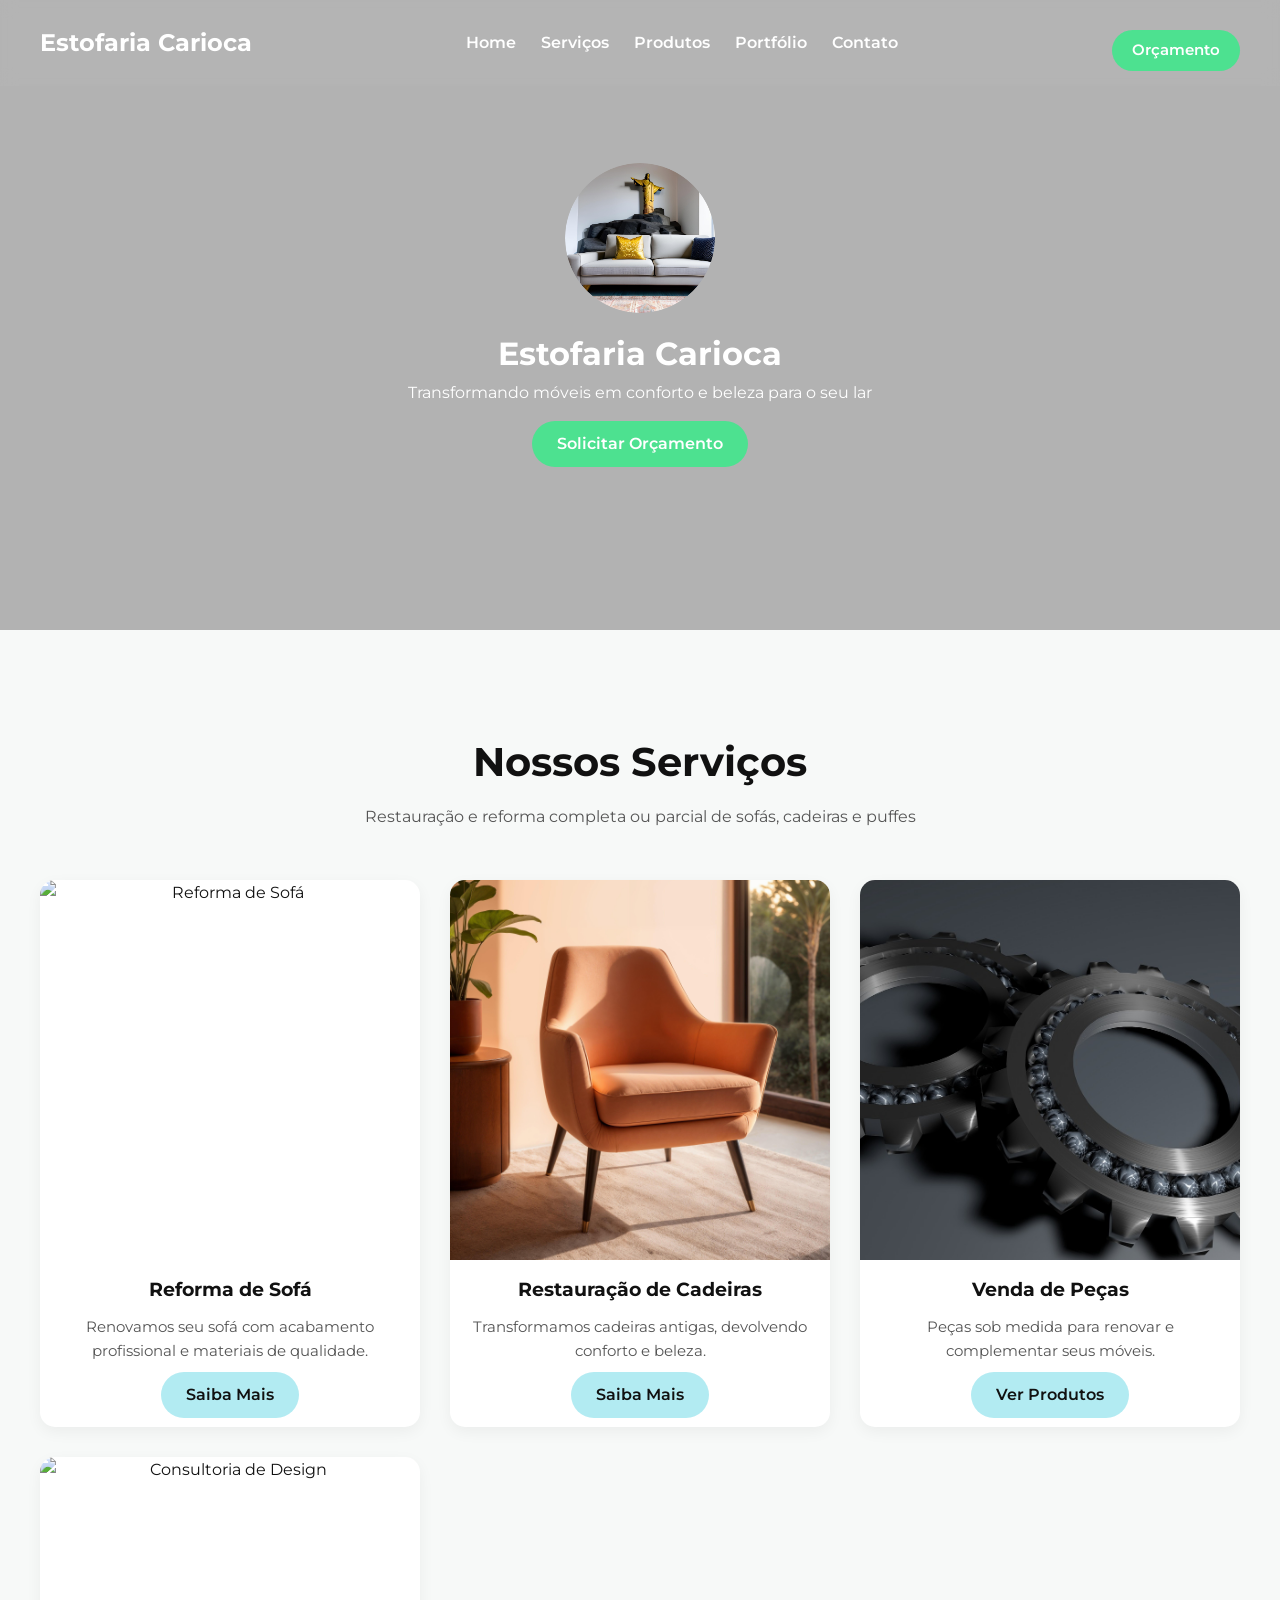
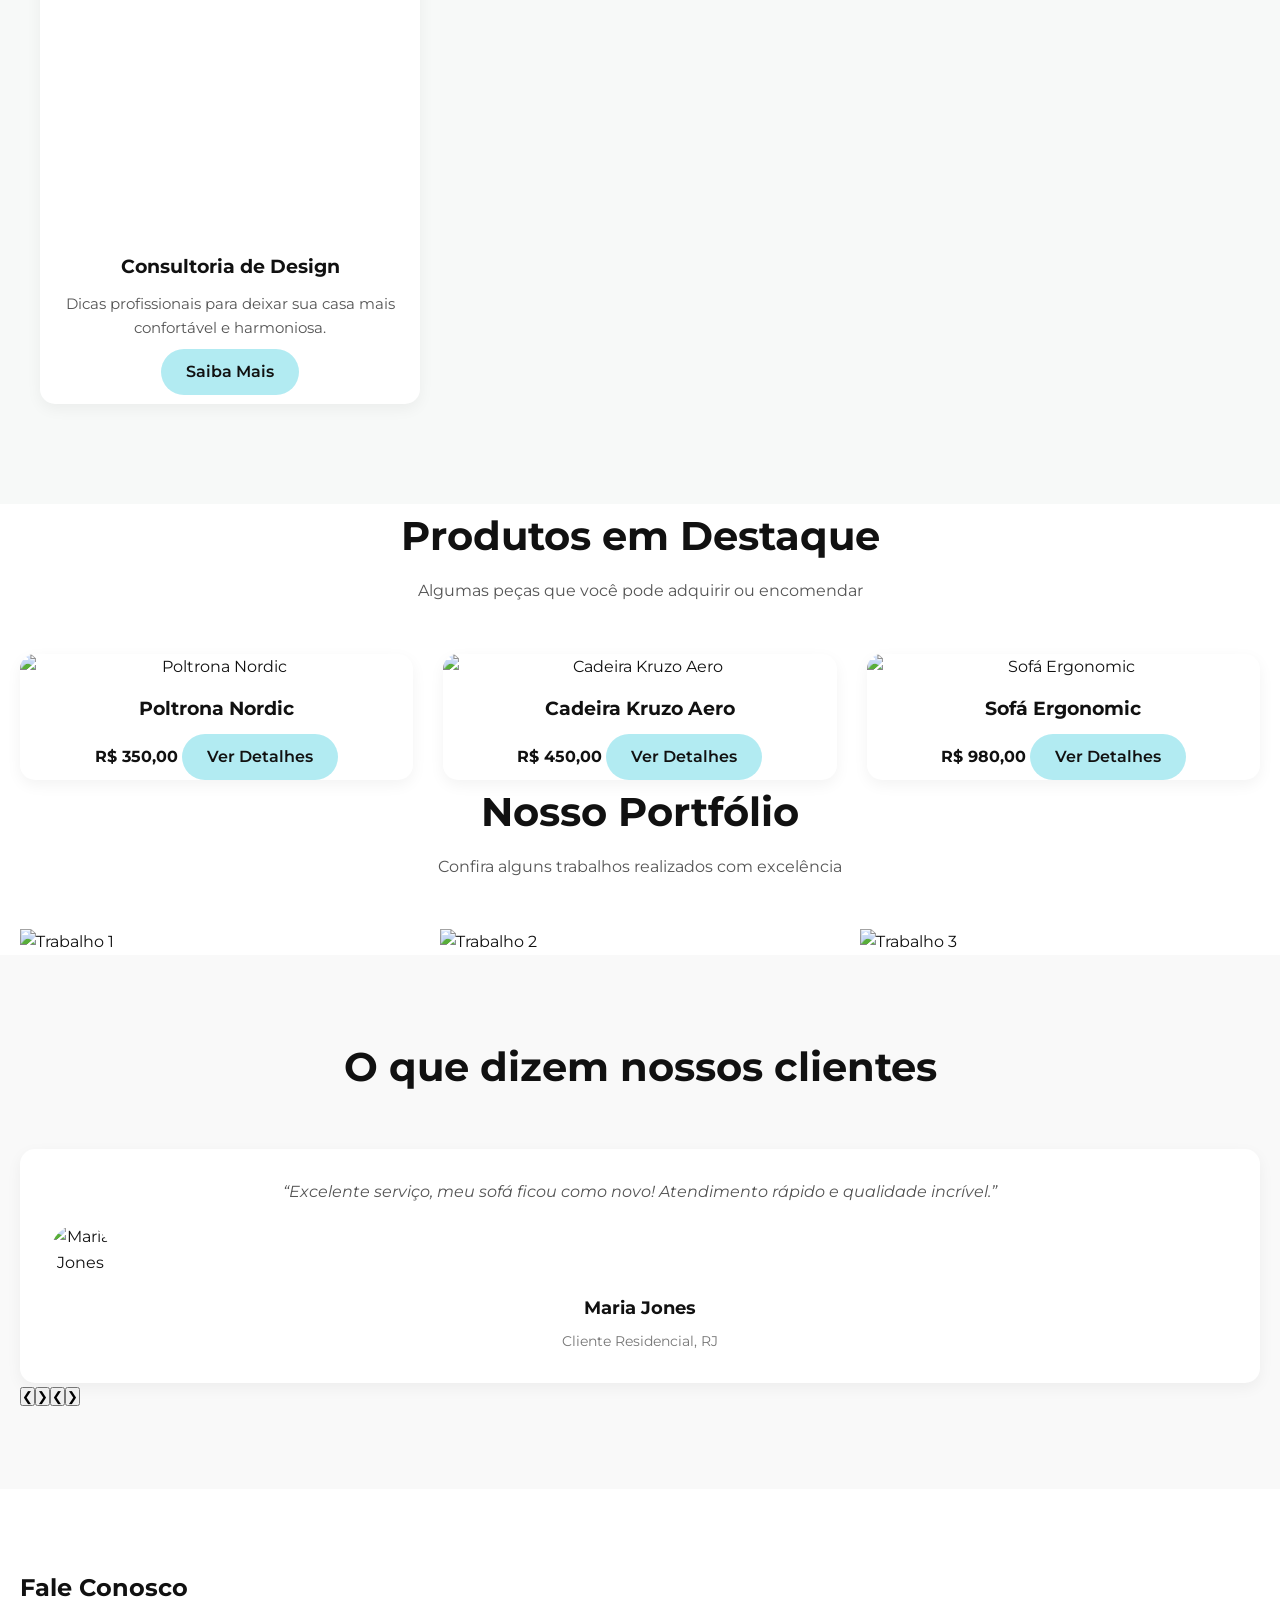
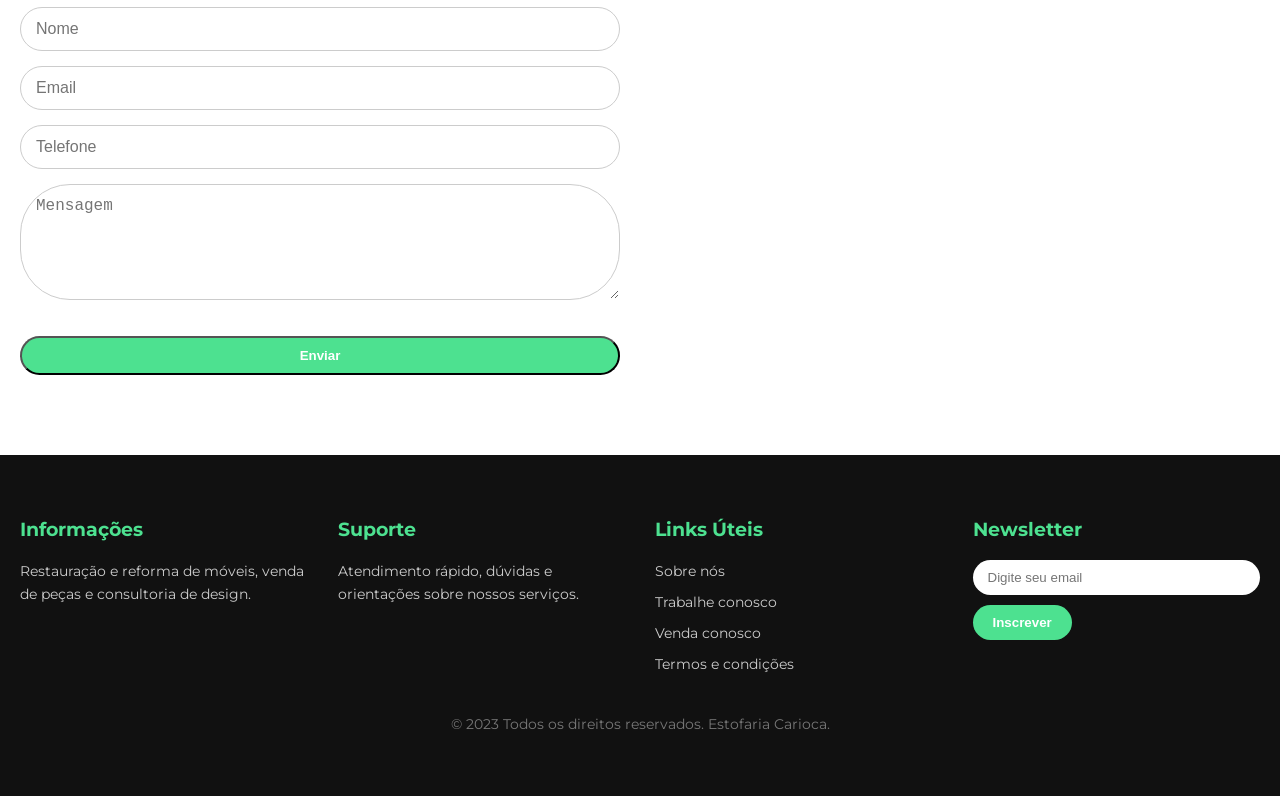
==== index.html @ b1facdae "Add files via upload" ====
<!DOCTYPE html>
<html lang="pt-BR">
<head>
    <meta charset="UTF-8">
    <meta name="viewport" content="width=device-width, initial-scale=1.0">
    <title>Estofaria Carioca</title>

    <link href="https://fonts.googleapis.com/css2?family=Montserrat:wght@400;600;700&display=swap" rel="stylesheet">
    <link rel="stylesheet" href="../css/style.css">

</body>
</head>
<body>
    <script src="js/main.js"></script>
    <script src="js/main.js" defer></script>
    <nav class="main-nav">
    <div class="nav-container">
        <a href="#hero" class="nav-logo">Estofaria Carioca</a>
        <ul class="nav-links">
            <li><a href="#hero">Home</a></li>
            <li><a href="#services">Serviços</a></li>
            <li><a href="#products">Produtos</a></li>
            <li><a href="#portfolio">Portfólio</a></li>
            <li><a href="#contact">Contato</a></li>
        </ul>
        <a href="#" class="btn btn-primary nav-btn">Orçamento</a>
    </div>
</nav>

    <header class="hero">
        <video autoplay muted loop playsinline class="hero-video">
            <source src="../image/sala.mp4" type="video/mp4">
        </video autoplay muted loop playsinline poster="hero.jpg">
        <div class="hero-overlay"></div>
        <div class="hero-content">
            <img src="../image/estofaria-logo.jpg" alt="Estofaria Carioca" class="hero-logo">
            <h1>Estofaria Carioca</h1>
            <p>Transformando móveis em conforto e beleza para o seu lar</p>
            <a href="#" class="btn btn-primary">Solicitar Orçamento</a>
        </div>
    </header>


<section class="services">

    <div class="section-header">
        <h2>Nossos Serviços</h2>
        <p>Restauração e reforma completa ou parcial de sofás, cadeiras e puffes</p>
    </div>

    <div class="services-grid">

        <article class="service-card">
            <div class="service-image">
                <img src="../image/sofa.jpg" alt="Reforma de Sofá">
            </div>

            <h3>Reforma de Sofá</h3>
            <p>Renovamos seu sofá com acabamento profissional e materiais de qualidade.</p>
            <a href="#" class="btn btn-secondary services-btn">Saiba Mais</a>
        </article>

        <article class="service-card">
            <div class="service-image">
                <img src="../image/cadeira.jpg" alt="Restauração de Cadeiras">
            </div>

            <h3>Restauração de Cadeiras</h3>
            <p>Transformamos cadeiras antigas, devolvendo conforto e beleza.</p>
            <a href="#" class="btn btn-secondary services-btn">Saiba Mais</a>
        </article>

        <article class="service-card">
            <div class="service-image">
                <img src="../image/pecas.jpg" alt="Venda de Peças">
            </div>

            <h3>Venda de Peças</h3>
            <p>Peças sob medida para renovar e complementar seus móveis.</p>
            <a href="#" class="btn btn-secondary services-btn">Ver Produtos</a>
        </article>

        <article class="service-card">
            <div class="service-image">
                <img src="../image/mostruario.jpg" alt="Consultoria de Design">
            </div>

            <h3>Consultoria de Design</h3>
            <p>Dicas profissionais para deixar sua casa mais confortável e harmoniosa.</p>
            <a href="#" class="btn btn-secondary services-btn">Saiba Mais</a>
        </article>

    </div>
</section>



    <section class="products">
        <div class="section-header">
            <h2>Produtos em Destaque</h2>
            <p>Algumas peças que você pode adquirir ou encomendar</p>
        </div>

        <div class="products-grid">
            <article class="product-card">
                <img src="images/product-1.png" alt="Poltrona Nordic">
                <h3>Poltrona Nordic</h3>
                <strong>R$ 350,00</strong>
                <a href="#" class="btn btn-secondary">Ver Detalhes</a>
            </article>

            <article class="product-card">
                <img src="images/product-2.png" alt="Cadeira Kruzo Aero">
                <h3>Cadeira Kruzo Aero</h3>
                <strong>R$ 450,00</strong>
                <a href="#" class="btn btn-secondary">Ver Detalhes</a>
            </article>

            <article class="product-card">
                <img src="images/product-3.png" alt="Sofá Ergonomic">
                <h3>Sofá Ergonomic</h3>
                <strong>R$ 980,00</strong>
                <a href="#" class="btn btn-secondary">Ver Detalhes</a>
            </article>
        </div>
    </section>


    <section class="portfolio">
        <div class="section-header">
            <h2>Nosso Portfólio</h2>
            <p>Confira alguns trabalhos realizados com excelência</p>
        </div>

        <div class="portfolio-grid">
            <img src="images/img-grid-1.jpg" alt="Trabalho 1">
            <img src="images/img-grid-2.jpg" alt="Trabalho 2">
            <img src="images/img-grid-3.jpg" alt="Trabalho 3">
        </div>
    </section>


    <section class="testimonials">
        <div class="section-header">
            <h2>O que dizem nossos clientes</h2>
        </div>

        <div class="testimonial-slider">
            <article class="testimonial">
                <blockquote>
                    <p>“Excelente serviço, meu sofá ficou como novo! Atendimento rápido e qualidade incrível.”</p>
                </blockquote>
                <div class="author-info">
                    <img src="images/person-1.png" alt="Maria Jones">
                    <h3>Maria Jones</h3>
                    <span>Cliente Residencial, RJ</span>
                </div>
            </article>

            <article class="testimonial">
                <blockquote>
                    <p>“Profissionais competentes, remodelaram meus móveis com perfeição. Recomendo!”</p>
                </blockquote>
                <div class="author-info">
                    <img src="images/person-2.png" alt="João Silva">
                    <h3>João Silva</h3>
                    <span>Designer de Interiores, RJ</span>
                </div>
            </article>

            <article class="testimonial">
                <blockquote>
                    <p>“Serviço impecável e atendimento excelente. Meu ambiente ficou mais harmonioso.”</p>
                </blockquote>
                <div class="author-info">
                    <img src="images/person-3.png" alt="Ana Costa">
                    <h3>Ana Costa</h3>
                    <span>Cliente Residencial, RJ</span>
                </div>
            </article>
        </div>
    </section>


    <section class="contact">
        <div class="contact-wrapper">
            <div class="contact-form">
                <h2>Fale Conosco</h2>
                <form action="#" method="post">
                    <input type="text" name="name" placeholder="Nome" required>
                    <input type="email" name="email" placeholder="Email" required>
                    <input type="tel" name="phone" placeholder="Telefone">
                    <textarea name="message" rows="5" placeholder="Mensagem" required></textarea>
                    <button type="submit" class="btn btn-primary">Enviar</button>
                </form>
            </div>
            <div class="contact-map">
                <iframe 
                    src="https://www.google.com/maps/embed/v1/place?key=AIzaSyA0s1a7phLN0iaD6-UE7m4qP-z21pH0eSc&q=Rio+de+Janeiro+RJ"
                    frameborder="0"
                    allowfullscreen
                    loading="lazy"
                ></iframe>
            </div>
        </div>
    </section>


    <footer class="site-footer">
        <div class="footer-grid">
            <div class="footer-column">
                <h3>Informações</h3>
                <p>Restauração e reforma de móveis, venda de peças e consultoria de design.</p>
            </div>
            <div class="footer-column">
                <h3>Suporte</h3>
                <p>Atendimento rápido, dúvidas e orientações sobre nossos serviços.</p>
            </div>
            <div class="footer-column">
                <h3>Links Úteis</h3>
                <ul>
                    <li><a href="#">Sobre nós</a></li>
                    <li><a href="#">Trabalhe conosco</a></li>
                    <li><a href="#">Venda conosco</a></li>
                    <li><a href="#">Termos e condições</a></li>
                </ul>
            </div>
            <div class="footer-column">
                <h3>Newsletter</h3>
                <form action="#" method="post" class="newsletter-form">
                    <input type="email" placeholder="Digite seu email" required>
                    <button type="submit">Inscrever</button>
                </form>
            </div>
        </div>

        <div class="footer-copy">
            <p>© 2023 Todos os direitos reservados. Estofaria Carioca.</p>
        </div>
    </footer>



</body>
</html>
---- css/style.css ----
* {
    margin: 0;
    padding: 0;
    box-sizing: border-box;
}

body {
    font-family: 'Montserrat', sans-serif;
    background-color: #ffffff;
    color: #111111;
    line-height: 1.6;
}

a {
    text-decoration: none;
    color: inherit;
}

img {
    max-width: 100%;
    display: block;
}


.btn {
    display: inline-block;
    padding: 10px 25px;
    border-radius: 50px;
    font-weight: 600;
    transition: all 0.3s ease;
    text-align: center;
    cursor: pointer;
}

.btn-primary {
    background-color: #4de190;
    color: #fff;
    margin-top: 1em;
}

.btn-primary:hover {
    background-color: #00ff9d;
}

.btn-secondary {
    background-color: #b2ebf2;
    color: #111;
}

.btn-secondary:hover {
    background-color: #81d4fa;
}


.hero {
    position: relative;
    height: 70vh;
    display: flex;
    justify-content: center;
    align-items: center;
    text-align: center;
    color: #fff;
    overflow: hidden;
}

.hero-video {
    position: absolute;
    top: 0;
    left: 0;
    width: 100%;
    height: 100%;
    object-fit: cover;
    z-index: -2;
}

.hero-overlay {
    position: absolute;
    top: 0;
    left: 0;
    width: 100%;
    height: 100%;
    background: rgba(0,0,0,0.3);
    z-index: -1;
}

.hero-content {
    max-width: 90%;
    width: 600px;
    padding: 0 20px;
    display: flex;
    flex-direction: column;
    align-items: center;
}

.hero-logo {
    width: 20vw;
    max-width: 150px;
    min-width: 80px;
    height: auto;
    border-radius: 50%;
    margin-bottom: 15px;
}

.hero-title {
    font-size: clamp(1.8rem, 4vw, 2.5rem);
    margin: 0;
}

.hero-subtitle {
    font-size: clamp(1rem, 2.5vw, 1.2rem);
    color: #a0f0e0;
    margin-top: 5px;
}


.section-header {
    text-align: center;
    margin-bottom: 50px;
}

.section-header h2 {
    font-size: 2.5rem;
    color: #111;
    margin-bottom: 10px;
}

.section-header p {
    color: #555;
}

.services {
    padding: 100px 20px;
    background: #f7f9f8;
}


.services-grid, .products-grid, .portfolio-grid {
    display: grid;
    grid-template-columns: repeat(auto-fit, minmax(280px, 1fr));
    gap: 30px;
    padding: 0 20px;
}

@media (max-width: 280px) {

    .services-grid, 
    .products-grid, 
    .portfolio-grid {

        grid-template-columns: 1fr;
    }

}


.service-card, .product-card {
    width: 100%;
    overflow: hidden;
    border-radius: 15px;
    background-color: #fff;
    text-align: center;
    box-shadow: 0 5px 15px rgba(0,0,0,0.05);
    transition: transform 0.3s ease, box-shadow 0.3s ease;
}


.service-card:hover, .product-card:hover {
    transform: translateY(-5px);
    box-shadow: 0 10px 20px rgba(0,0,0,0.1);
}

.service-card img {
    width: 100%;
    aspect-ratio: 1 / 1;
    object-fit: cover;
}

.service-card h3, .product-card h3 {
    margin-bottom: 10px;
    color: #111;
    margin-top: 15px;
}

.service-card p, .product-card p {
    color: #555;
    font-size: 0.95rem;
    padding: 0 20px;
}

.service-card .btn{
    margin-top: 9px;
    margin-bottom: 9px;
}

.services-btn {
    display: flex;
    align-items: center;
    width: fit-content;
    margin: 0 auto;
    margin-top: 50px;
    
}


.portfolio-grid {
    display: grid;
    grid-template-columns: repeat(auto-fit, minmax(250px, 1fr));
    gap: 20px;
    padding: 0 20px;
}


.testimonials {
    background-color: #f9f9f9;
    padding: 80px 20px;
}

.testimonial-slider {
    display: grid;
    gap: 40px;
}

.testimonial {
    background-color: #fff;
    padding: 30px;
    border-radius: 15px;
    text-align: center;
    box-shadow: 0 5px 15px rgba(0,0,0,0.05);
}

.testimonial blockquote {
    font-style: italic;
    color: #555;
    margin-bottom: 20px;
}

.author-info img {
    width: 60px;
    height: 60px;
    border-radius: 50%;
    margin-bottom: 10px;
}

.author-info h3 {
    font-size: 1.1rem;
    color: #111;
    margin-bottom: 5px;
}

.author-info span {
    font-size: 0.9rem;
    color: #777;
}


.contact-wrapper {
    display: flex;
    flex-wrap: wrap;
    gap: 40px;
    padding: 80px 20px;
    justify-content: center;
    align-items: flex-start;
}

.contact-form {
    flex: 1 1 400px;
}

.contact-form input,
.contact-form textarea {
    width: 100%;
    padding: 12px 15px;
    margin-bottom: 15px;
    border: 1px solid #ccc;
    border-radius: 50px;
    font-size: 1rem;
}

.contact-form button {
    width: 100%;
}

.contact-map {
    flex: 1 1 400px;
    min-height: 300px;
}

.contact-map iframe {
    width: 100%;
    height: 100%;
    border-radius: 15px;
}


.site-footer {
    background-color: #111;
    color: #fff;
    padding: 60px 20px;
}

.footer-grid {
    display: grid;
    grid-template-columns: repeat(auto-fit, minmax(200px, 1fr));
    gap: 30px;
    margin-bottom: 30px;
}

.footer-column h3 {
    margin-bottom: 15px;
    color: #4de190;
}

.footer-column p, .footer-column ul, .footer-column li {
    color: #ccc;
    font-size: 0.9rem;
}

.footer-column ul {
    list-style: none;
    padding: 0;
}

.footer-column ul li {
    margin-bottom: 8px;
}

.footer-column ul li a {
    color: #ccc;
    transition: color 0.3s;
}

.footer-column ul li a:hover {
    color: #4de190;
}

.newsletter-form {
    display: flex;
    flex-wrap: wrap;
    gap: 10px;
}

.newsletter-form input {
    flex: 1;
    padding: 10px 15px;
    border-radius: 50px;
    border: none;
}

.newsletter-form button {
    padding: 10px 20px;
    border-radius: 50px;
    border: none;
    background-color: #4de190;
    color: #fff;
    font-weight: 600;
    cursor: pointer;
}

.newsletter-form button:hover {
    background-color: #26c6da;
}

.footer-copy {
    text-align: center;
    font-size: 0.85rem;
    color: #777;
}


@media(max-width: 768px) {
    .hero-content {
        padding: 0 10px;
    }

    .contact-wrapper {
        flex-direction: column;
    }

    .contact-map {
        min-height: 250px;
    }

    .section-header h2 {
        font-size: 2rem;
    }
}

.main-nav {
    position: fixed;
    top: 0;
    width: 100%;
    z-index: 100;
    background: rgba(182, 182, 182, 0.5);
    backdrop-filter: blur(8px);
    padding: 15px 20px;
    transition: background 0.3s ease;
}

.main-nav.scrolled {
    background: rgba(255,255,255,0.95);
    box-shadow: 0 2px 10px rgba(0,0,0,0.1);
}

.nav-container {
    display: flex;
    justify-content: space-between;
    align-items: center;
    max-width: 1200px;
    margin: auto;
}

.nav-logo {
    font-weight: 700;
    font-size: 1.5rem;
    color: #ffffff;
}

.nav-links {
    list-style: none;
    display: flex;
    gap: 25px;
}

.nav-links li a {
    color: #fff;
    font-weight: 600;
    transition: color 0.3s;
}

.nav-links li a:hover {
    color: #4de190;
}

.nav-btn {
    padding: 8px 20px;
    border-radius: 50px;
    font-size: 0.95rem;
}

/* RESPONSIVO */
@media(max-width: 768px) {
    .nav-links {
        display: none; 
    }
}
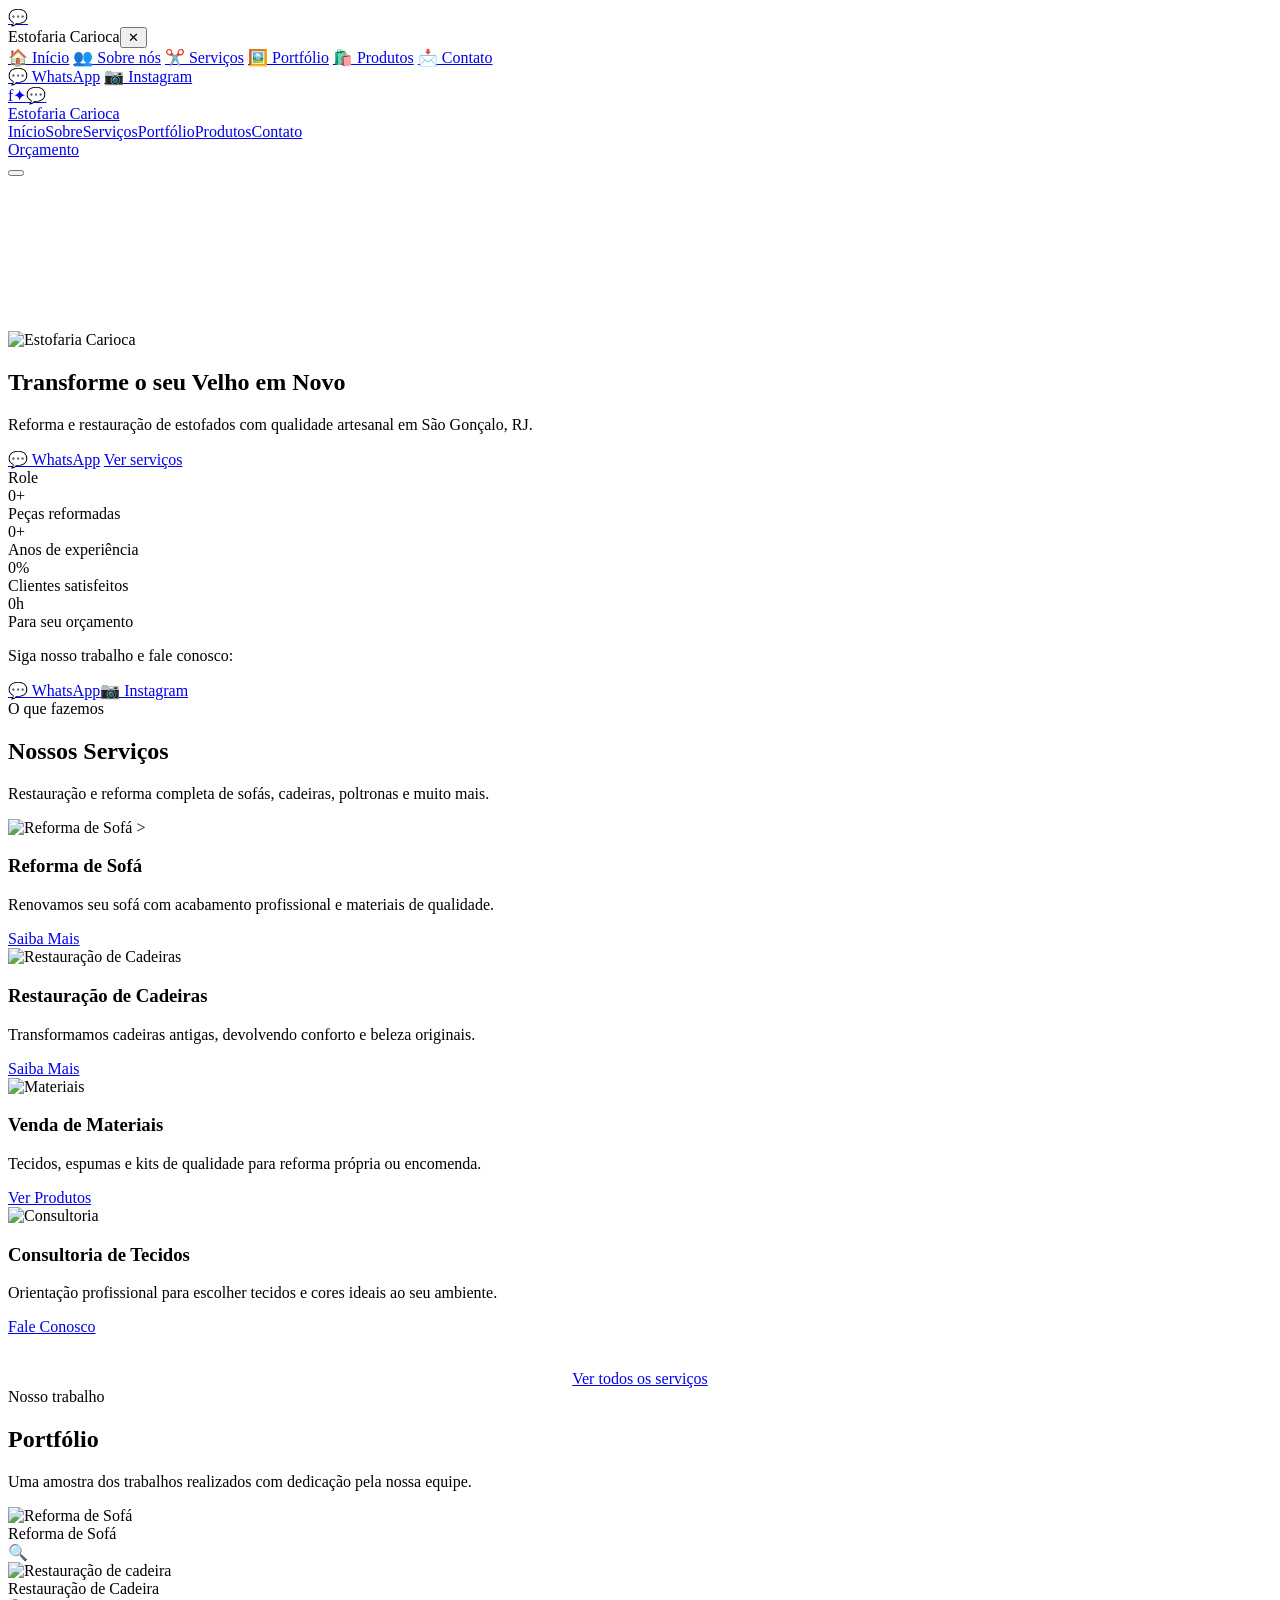
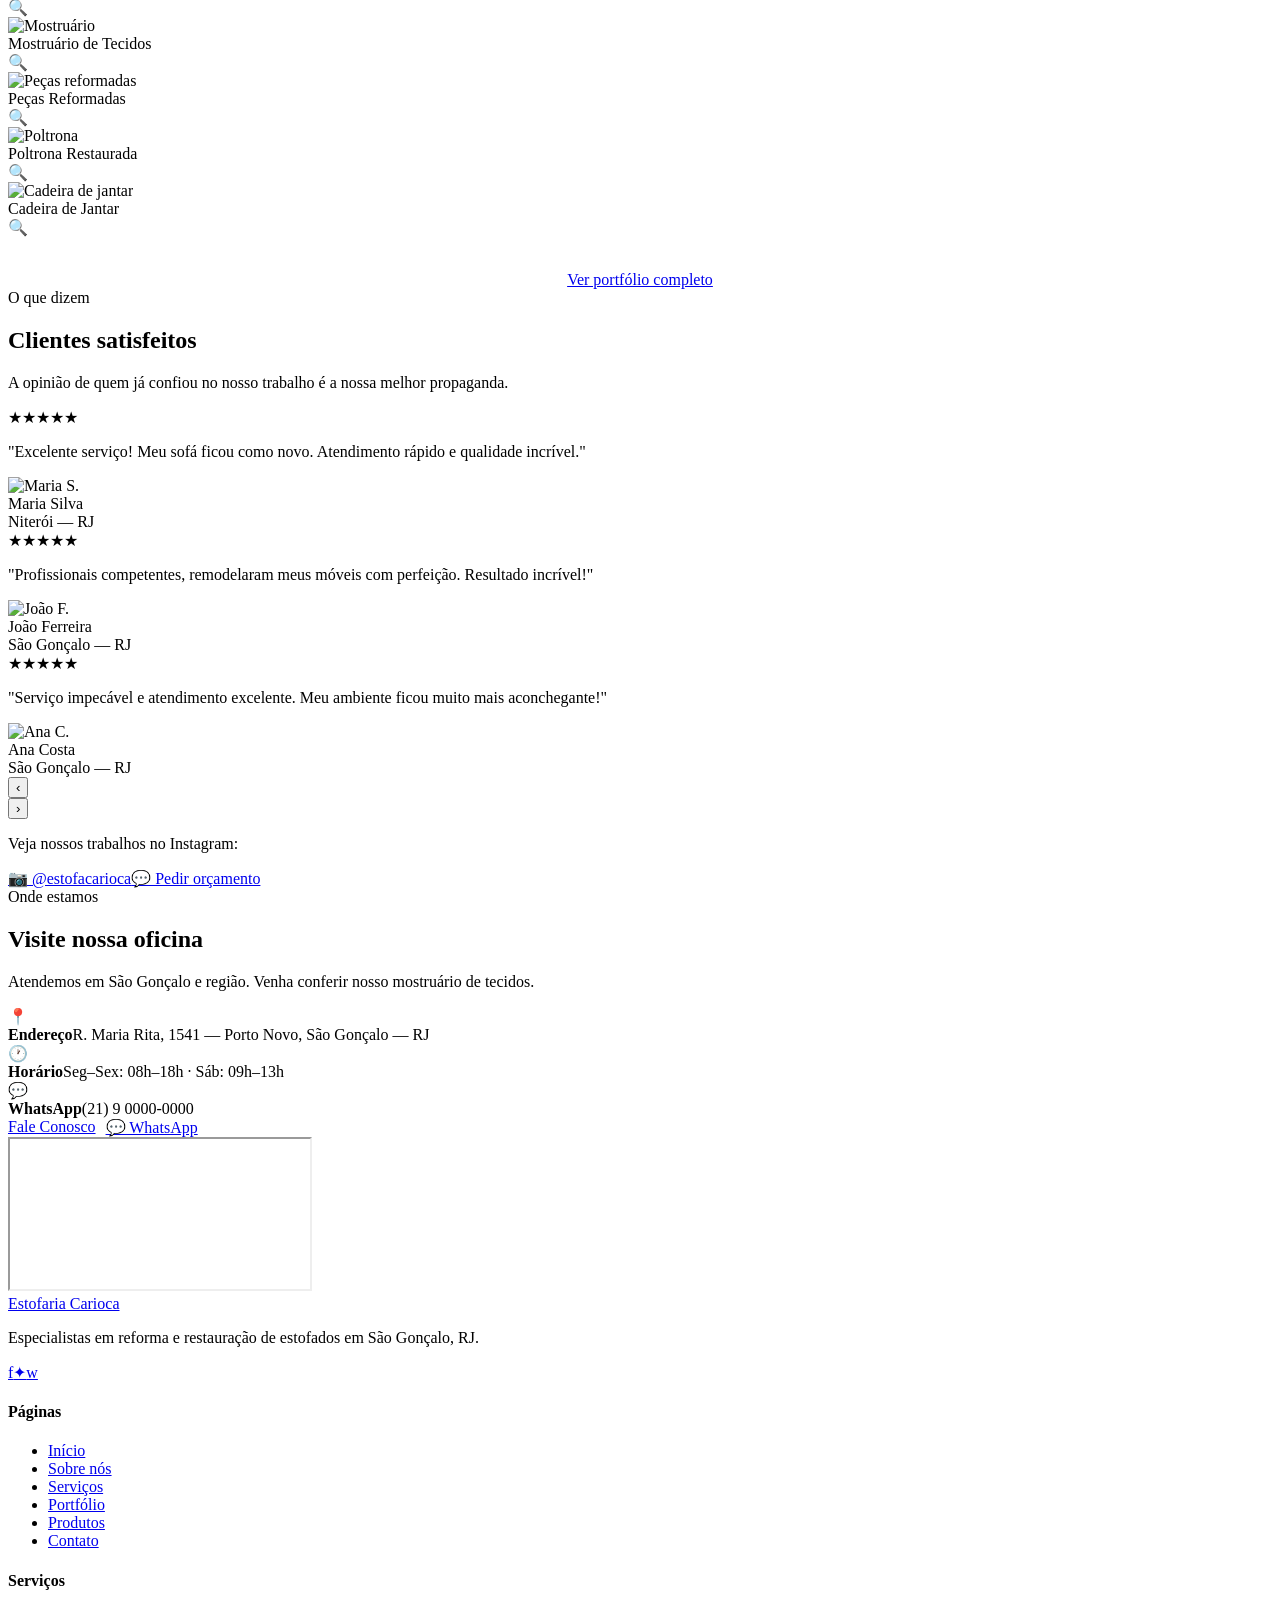
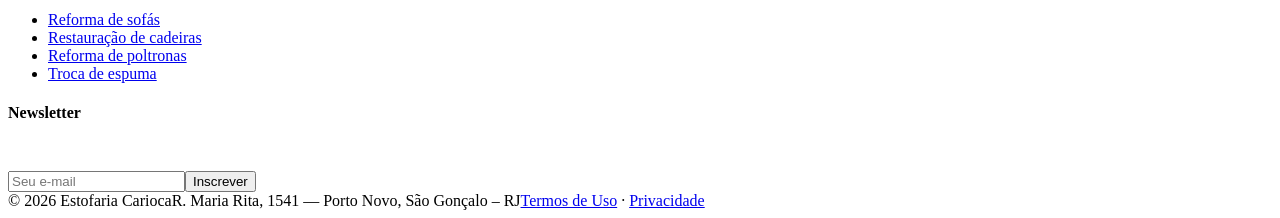
==== commit 0d209d05: "Add files via upload" ====
--- a/index.html
+++ b/index.html
@@ -1,245 +1,155 @@
 <!DOCTYPE html>
 <html lang="pt-BR">
 <head>
-    <meta charset="UTF-8">
-    <meta name="viewport" content="width=device-width, initial-scale=1.0">
-    <title>Estofaria Carioca</title>
-
-    <link href="https://fonts.googleapis.com/css2?family=Montserrat:wght@400;600;700&display=swap" rel="stylesheet">
-    <link rel="stylesheet" href="../css/style.css">
-
-</body>
+  <meta charset="UTF-8">
+  <meta name="viewport" content="width=device-width, initial-scale=1.0">
+  <title>Estofaria Carioca — Reforma de Estofados em São Gonçalo, RJ</title>
+  <meta name="description" content="Estofaria Carioca: reforma e restauração de sofás, cadeiras, poltronas e estofados em São Gonçalo, RJ. Orçamento sem compromisso.">
+  <link rel="preconnect" href="https://fonts.googleapis.com">
+  <link rel="preconnect" href="https://fonts.gstatic.com" crossorigin>
+  <link rel="preconnect" href="https://fonts.googleapis.com">
+  <link rel="preconnect" href="https://fonts.gstatic.com" crossorigin>
+  <link href="https://fonts.googleapis.com/css2?family=Nunito:wght@400;700;800&display=swap" rel="stylesheet">
+  <link rel="preload" as="video" href="image/sala.mp4" type="video/mp4">
+  <link rel="stylesheet" href="assets/css/style.css">
 </head>
 <body>
-    <script src="js/main.js"></script>
-    <script src="js/main.js" defer></script>
-    <nav class="main-nav">
-    <div class="nav-container">
-        <a href="#hero" class="nav-logo">Estofaria Carioca</a>
-        <ul class="nav-links">
-            <li><a href="#hero">Home</a></li>
-            <li><a href="#services">Serviços</a></li>
-            <li><a href="#products">Produtos</a></li>
-            <li><a href="#portfolio">Portfólio</a></li>
-            <li><a href="#contact">Contato</a></li>
-        </ul>
-        <a href="#" class="btn btn-primary nav-btn">Orçamento</a>
+  <a href="https://wa.me/5521000000000" class="whatsapp-float" target="_blank" rel="noopener" aria-label="WhatsApp">💬</a>
+  <div class="nav-drawer-overlay"></div>
+  <nav class="nav-drawer">
+    <div class="nav-drawer-head"><span class="nav-drawer-logo">Estofaria Carioca</span><button class="nav-drawer-close">✕</button></div>
+    <div class="nav-drawer-links">
+      <a href="index.html" class="active"><span class="di">🏠</span> Início</a>
+      <a href="about.html"><span class="di">👥</span> Sobre nós</a>
+      <a href="services.html"><span class="di">✂️</span> Serviços</a>
+      <a href="portfolio.html"><span class="di">🖼️</span> Portfólio</a>
+      <a href="shop.html"><span class="di">🛍️</span> Produtos</a>
+      <a href="contact.html"><span class="di">📩</span> Contato</a>
     </div>
-</nav>
-
-    <header class="hero">
-        <video autoplay muted loop playsinline class="hero-video">
-            <source src="../image/sala.mp4" type="video/mp4">
-        </video autoplay muted loop playsinline poster="hero.jpg">
-        <div class="hero-overlay"></div>
-        <div class="hero-content">
-            <img src="../image/estofaria-logo.jpg" alt="Estofaria Carioca" class="hero-logo">
-            <h1>Estofaria Carioca</h1>
-            <p>Transformando móveis em conforto e beleza para o seu lar</p>
-            <a href="#" class="btn btn-primary">Solicitar Orçamento</a>
+    <div class="nav-drawer-footer">
+      <a href="https://wa.me/5521000000000" class="btn btn-wa btn-sm" target="_blank" rel="noopener">💬 WhatsApp</a>
+      <a href="https://instagram.com/estofacarioca" class="btn btn-ig btn-sm" target="_blank" rel="noopener">📷 Instagram</a>
+      <div class="drawer-socials"><a href="#" class="s-fb">f</a><a href="https://instagram.com/estofacarioca" class="s-ig" target="_blank">✦</a><a href="https://wa.me/5521000000000" class="s-wa" target="_blank">💬</a></div>
+    </div>
+  </nav>
+  <header class="navbar">
+    <div class="container navbar-inner">
+      <a href="index.html" class="navbar-logo">Estofaria Carioca</a>
+      <nav class="navbar-links">
+        <a href="index.html" class="active">Início</a><a href="about.html">Sobre</a><a href="services.html">Serviços</a><a href="portfolio.html">Portfólio</a><a href="shop.html">Produtos</a><a href="contact.html">Contato</a>
+      </nav>
+      <div class="navbar-cta"><a href="contact.html" class="btn btn-light btn-sm">Orçamento</a></div>
+      <button class="hamburger" aria-label="Abrir menu"><span></span><span></span><span></span></button>
+    </div>
+  </header>
+  <section class="hero" id="hero">
+    <video autoplay muted loop playsinline preload="metadata" class="hero-video"><source src="image/sala.mp4" type="video/mp4"></video>
+    <div class="hero-overlay"></div>
+    <div class="hero-content">
+      <img src="/.netlify/images?url=/image/estofaria-logo.webp&w=500&q=75" alt="Estofaria Carioca" class="hero-logo" fetchpriority="high">
+      <h1>Transforme o seu Velho em Novo</h1>
+      <p>Reforma e restauração de estofados com qualidade artesanal em São Gonçalo, RJ.</p>
+      <div class="hero-btns">
+        <a href="https://wa.me/5521000000000" class="btn btn-wa" target="_blank" rel="noopener">💬 WhatsApp</a>
+        <a href="services.html" class="btn btn-light">Ver serviços</a>
+      </div>
+    </div>
+    <div class="hero-scroll" aria-hidden="true">Role</div>
+  </section>
+  <div class="stats-bar">
+    <div class="container"><div class="stats-grid">
+      <div class="stat-item fade-in"><span class="stat-number" data-target="10000" data-suffix="+">0+</span><div class="stat-label">Peças reformadas</div></div>
+      <div class="stat-item fade-in"><span class="stat-number" data-target="20" data-suffix="+">0+</span><div class="stat-label">Anos de experiência</div></div>
+      <div class="stat-item fade-in"><span class="stat-number" data-target="98" data-suffix="%">0%</span><div class="stat-label">Clientes satisfeitos</div></div>
+      <div class="stat-item fade-in"><span class="stat-number" data-target="48" data-suffix="h">0h</span><div class="stat-label">Para seu orçamento</div></div>
+    </div></div>
+  </div>
+  <div class="social-strip"><div class="container"><div class="social-strip-inner">
+    <p>Siga nosso trabalho e fale conosco:</p>
+    <div class="btns"><a href="https://wa.me/5521000000000" class="btn btn-wa btn-sm" target="_blank" rel="noopener">💬 WhatsApp</a><a href="https://instagram.com/estofacarioca" class="btn btn-ig btn-sm" target="_blank" rel="noopener">📷 Instagram</a></div>
+  </div></div></div>
+  <section class="section">
+    <div class="container">
+      <div class="section-header"><span class="label">O que fazemos</span><h2>Nossos Serviços</h2><p>Restauração e reforma completa de sofás, cadeiras, poltronas e muito mais.</p></div>
+      <div class="services-grid">
+        <article class="service-card fade-in"><img src="/.netlify/images?url=/image/sofa.webp&w=800&q=70" alt="Reforma de Sofá" loading="lazy">
+><div class="service-card-body"><h3>Reforma de Sofá</h3><p>Renovamos seu sofá com acabamento profissional e materiais de qualidade.</p><a href="services.html" class="btn btn-outline btn-sm">Saiba Mais</a></div></article>
+        <article class="service-card fade-in"><img src="/.netlify/images?url=/image/cadeira.webp&w=800&q=70"alt="Restauração de Cadeiras" loading="lazy"><div class="service-card-body"><h3>Restauração de Cadeiras</h3><p>Transformamos cadeiras antigas, devolvendo conforto e beleza originais.</p><a href="services.html" class="btn btn-outline btn-sm">Saiba Mais</a></div></article>
+        <article class="service-card fade-in"><img src="/.netlify/images?url=/image/pecas.webp&w=800&q=70"alt="Materiais" loading="lazy"><div class="service-card-body"><h3>Venda de Materiais</h3><p>Tecidos, espumas e kits de qualidade para reforma própria ou encomenda.</p><a href="shop.html" class="btn btn-outline btn-sm">Ver Produtos</a></div></article>
+        <article class="service-card fade-in"><img src="/.netlify/images?url=/image/mostruario.webp&w=800&q=70"alt="Consultoria" loading="lazy"><div class="service-card-body"><h3>Consultoria de Tecidos</h3><p>Orientação profissional para escolher tecidos e cores ideais ao seu ambiente.</p><a href="contact.html" class="btn btn-outline btn-sm">Fale Conosco</a></div></article>
+      </div>
+      <div style="text-align:center;margin-top:34px"><a href="services.html" class="btn btn-primary">Ver todos os serviços</a></div>
+    </div>
+  </section>
+  <section class="section section-alt">
+    <div class="container">
+      <div class="section-header"><span class="label">Nosso trabalho</span><h2>Portfólio</h2><p>Uma amostra dos trabalhos realizados com dedicação pela nossa equipe.</p></div>
+      <div class="portfolio-grid">
+        <div class="portfolio-item fade-in"><img src="/.netlify/images?url=/image/sofa.webp&w=800&q=70" alt="Reforma de Sofá" loading="lazy">
+        <div class="portfolio-item-overlay">Reforma de Sofá</div><div class="portfolio-zoom">🔍</div></div>
+        <div class="portfolio-item fade-in"><img src="/.netlify/images?url=/image/cadeira.webp&w=800&q=70"alt="Restauração de cadeira" loading="lazy"><div class="portfolio-item-overlay">Restauração de Cadeira</div><div class="portfolio-zoom">🔍</div></div>
+        <div class="portfolio-item fade-in"><img src="/.netlify/images?url=/image/mostruario.webp&w=800&q=70"alt="Mostruário" loading="lazy"><div class="portfolio-item-overlay">Mostruário de Tecidos</div><div class="portfolio-zoom">🔍</div></div>
+        <div class="portfolio-item fade-in"><img src="/.netlify/images?url=/image/pecas.webp&w=800&q=70"alt="Peças reformadas" loading="lazy"><div class="portfolio-item-overlay">Peças Reformadas</div><div class="portfolio-zoom">🔍</div></div>
+        <div class="portfolio-item fade-in"><img src="/.netlify/images?url=/image/sofa.webp&w=800&q=70" alt="Poltrona" loading="lazy"><div class="portfolio-item-overlay">Poltrona Restaurada</div><div class="portfolio-zoom">🔍</div></div>
+        <div class="portfolio-item fade-in"><img src="/.netlify/images?url=/image/cadeira.webp&w=800&q=70"alt="Cadeira de jantar" loading="lazy"><div class="portfolio-item-overlay">Cadeira de Jantar</div><div class="portfolio-zoom">🔍</div></div>
+      </div>
+      <div style="text-align:center;margin-top:34px"><a href="portfolio.html" class="btn btn-primary">Ver portfólio completo</a></div>
+    </div>
+  </section>
+  <section class="section">
+    <div class="container">
+      <div class="section-header"><span class="label">O que dizem</span><h2>Clientes satisfeitos</h2><p>A opinião de quem já confiou no nosso trabalho é a nossa melhor propaganda.</p></div>
+      <div class="testimonials-wrapper"><div class="testimonials-track">
+        <div class="testimonial-card"><div class="testimonial-inner"><div class="testimonial-stars">★★★★★</div><p class="testimonial-text">"Excelente serviço! Meu sofá ficou como novo. Atendimento rápido e qualidade incrível."</p><div class="testimonial-author"><img src="/.netlify/images?url=/image/estofaria-logo.webp&w=800&q=70" alt="Maria S."><div><div class="testimonial-author-name">Maria Silva</div><div class="testimonial-author-role">Niterói — RJ</div></div></div></div></div>
+        <div class="testimonial-card"><div class="testimonial-inner"><div class="testimonial-stars">★★★★★</div><p class="testimonial-text">"Profissionais competentes, remodelaram meus móveis com perfeição. Resultado incrível!"</p><div class="testimonial-author"><img src="/.netlify/images?url=/image/estofaria-logo.webp&w=800&q=70" alt="João F."><div><div class="testimonial-author-name">João Ferreira</div><div class="testimonial-author-role">São Gonçalo — RJ</div></div></div></div></div>
+        <div class="testimonial-card"><div class="testimonial-inner"><div class="testimonial-stars">★★★★★</div><p class="testimonial-text">"Serviço impecável e atendimento excelente. Meu ambiente ficou muito mais aconchegante!"</p><div class="testimonial-author"><img src="/.netlify/images?url=/image/estofaria-logo.webp&w=800&q=70" alt="Ana C."><div><div class="testimonial-author-name">Ana Costa</div><div class="testimonial-author-role">São Gonçalo — RJ</div></div></div></div></div>
+      </div></div>
+      <div class="testimonial-nav">
+        <button class="testimonial-btn testimonial-prev">‹</button>
+        <div class="testimonial-dots"><span class="testimonial-dot active"></span><span class="testimonial-dot"></span><span class="testimonial-dot"></span></div>
+        <button class="testimonial-btn testimonial-next">›</button>
+      </div>
+    </div>
+  </section>
+  <div class="social-strip"><div class="container"><div class="social-strip-inner">
+    <p>Veja nossos trabalhos no Instagram:</p>
+    <div class="btns"><a href="https://instagram.com/estofacarioca" class="btn btn-ig btn-sm" target="_blank" rel="noopener">📷 @estofacarioca</a><a href="https://wa.me/5521000000000" class="btn btn-wa btn-sm" target="_blank" rel="noopener">💬 Pedir orçamento</a></div>
+  </div></div></div>
+  <section class="section">
+    <div class="container">
+      <div class="map-wrapper">
+        <div class="map-info fade-in">
+          <span class="label">Onde estamos</span>
+          <h2>Visite nossa oficina</h2>
+          <p>Atendemos em São Gonçalo e região. Venha conferir nosso mostruário de tecidos.</p>
+          <div class="map-details">
+            <div class="map-detail"><div class="map-detail-icon">📍</div><div><strong>Endereço</strong>R. Maria Rita, 1541 — Porto Novo, São Gonçalo — RJ</div></div>
+            <div class="map-detail"><div class="map-detail-icon">🕐</div><div><strong>Horário</strong>Seg–Sex: 08h–18h · Sáb: 09h–13h</div></div>
+            <div class="map-detail"><div class="map-detail-icon">💬</div><div><strong>WhatsApp</strong>(21) 9 0000-0000</div></div>
+          </div>
+          <div style="display:flex;gap:10px;flex-wrap:wrap">
+            <a href="contact.html" class="btn btn-primary btn-sm">Fale Conosco</a>
+            <a href="https://wa.me/5521000000000" class="btn btn-wa btn-sm" target="_blank" rel="noopener">💬 WhatsApp</a>
+          </div>
         </div>
-    </header>
-
-
-<section class="services">
-
-    <div class="section-header">
-        <h2>Nossos Serviços</h2>
-        <p>Restauração e reforma completa ou parcial de sofás, cadeiras e puffes</p>
+        <div class="map-embed fade-in">
+          <iframe title="Localização Estofaria Carioca" src="https://maps.google.com/maps?q=R.+Maria+Rita,+1541,+Porto+Novo,+S%C3%A3o+Gon%C3%A7alo,+RJ&t=&z=15&ie=UTF8&iwloc=&output=embed" allowfullscreen loading="lazy"></iframe>
+        </div>
+      </div>
     </div>
-
-    <div class="services-grid">
-
-        <article class="service-card">
-            <div class="service-image">
-                <img src="../image/sofa.jpg" alt="Reforma de Sofá">
-            </div>
-
-            <h3>Reforma de Sofá</h3>
-            <p>Renovamos seu sofá com acabamento profissional e materiais de qualidade.</p>
-            <a href="#" class="btn btn-secondary services-btn">Saiba Mais</a>
-        </article>
-
-        <article class="service-card">
-            <div class="service-image">
-                <img src="../image/cadeira.jpg" alt="Restauração de Cadeiras">
-            </div>
-
-            <h3>Restauração de Cadeiras</h3>
-            <p>Transformamos cadeiras antigas, devolvendo conforto e beleza.</p>
-            <a href="#" class="btn btn-secondary services-btn">Saiba Mais</a>
-        </article>
-
-        <article class="service-card">
-            <div class="service-image">
-                <img src="../image/pecas.jpg" alt="Venda de Peças">
-            </div>
-
-            <h3>Venda de Peças</h3>
-            <p>Peças sob medida para renovar e complementar seus móveis.</p>
-            <a href="#" class="btn btn-secondary services-btn">Ver Produtos</a>
-        </article>
-
-        <article class="service-card">
-            <div class="service-image">
-                <img src="../image/mostruario.jpg" alt="Consultoria de Design">
-            </div>
-
-            <h3>Consultoria de Design</h3>
-            <p>Dicas profissionais para deixar sua casa mais confortável e harmoniosa.</p>
-            <a href="#" class="btn btn-secondary services-btn">Saiba Mais</a>
-        </article>
-
+  </section>
+  <footer class="footer">
+    <div class="container">
+      <div class="footer-grid">
+        <div class="footer-brand"><a href="index.html" class="logo">Estofaria Carioca</a><p>Especialistas em reforma e restauração de estofados em São Gonçalo, RJ.</p><div class="footer-social"><a href="#" aria-label="Facebook">f</a><a href="https://instagram.com/estofacarioca" target="_blank" aria-label="Instagram">✦</a><a href="https://wa.me/5521000000000" target="_blank" aria-label="WhatsApp">w</a></div></div>
+        <div class="footer-col"><h4>Páginas</h4><ul><li><a href="index.html">Início</a></li><li><a href="about.html">Sobre nós</a></li><li><a href="services.html">Serviços</a></li><li><a href="portfolio.html">Portfólio</a></li><li><a href="shop.html">Produtos</a></li><li><a href="contact.html">Contato</a></li></ul></div>
+        <div class="footer-col"><h4>Serviços</h4><ul><li><a href="services.html">Reforma de sofás</a></li><li><a href="services.html">Restauração de cadeiras</a></li><li><a href="services.html">Reforma de poltronas</a></li><li><a href="services.html">Troca de espuma</a></li></ul></div>
+        <div class="footer-col"><h4>Newsletter</h4><p style="font-size:.85rem;color:rgba(255,255,255,.45);margin-bottom:12px">Dicas e promoções.</p><form class="footer-newsletter" action="#" method="post"><input type="email" placeholder="Seu e-mail" required><button type="submit" class="btn btn-primary btn-sm">Inscrever</button></form></div>
+      </div>
     </div>
-</section>
-
-
-
-    <section class="products">
-        <div class="section-header">
-            <h2>Produtos em Destaque</h2>
-            <p>Algumas peças que você pode adquirir ou encomendar</p>
-        </div>
-
-        <div class="products-grid">
-            <article class="product-card">
-                <img src="images/product-1.png" alt="Poltrona Nordic">
-                <h3>Poltrona Nordic</h3>
-                <strong>R$ 350,00</strong>
-                <a href="#" class="btn btn-secondary">Ver Detalhes</a>
-            </article>
-
-            <article class="product-card">
-                <img src="images/product-2.png" alt="Cadeira Kruzo Aero">
-                <h3>Cadeira Kruzo Aero</h3>
-                <strong>R$ 450,00</strong>
-                <a href="#" class="btn btn-secondary">Ver Detalhes</a>
-            </article>
-
-            <article class="product-card">
-                <img src="images/product-3.png" alt="Sofá Ergonomic">
-                <h3>Sofá Ergonomic</h3>
-                <strong>R$ 980,00</strong>
-                <a href="#" class="btn btn-secondary">Ver Detalhes</a>
-            </article>
-        </div>
-    </section>
-
-
-    <section class="portfolio">
-        <div class="section-header">
-            <h2>Nosso Portfólio</h2>
-            <p>Confira alguns trabalhos realizados com excelência</p>
-        </div>
-
-        <div class="portfolio-grid">
-            <img src="images/img-grid-1.jpg" alt="Trabalho 1">
-            <img src="images/img-grid-2.jpg" alt="Trabalho 2">
-            <img src="images/img-grid-3.jpg" alt="Trabalho 3">
-        </div>
-    </section>
-
-
-    <section class="testimonials">
-        <div class="section-header">
-            <h2>O que dizem nossos clientes</h2>
-        </div>
-
-        <div class="testimonial-slider">
-            <article class="testimonial">
-                <blockquote>
-                    <p>“Excelente serviço, meu sofá ficou como novo! Atendimento rápido e qualidade incrível.”</p>
-                </blockquote>
-                <div class="author-info">
-                    <img src="images/person-1.png" alt="Maria Jones">
-                    <h3>Maria Jones</h3>
-                    <span>Cliente Residencial, RJ</span>
-                </div>
-            </article>
-
-            <article class="testimonial">
-                <blockquote>
-                    <p>“Profissionais competentes, remodelaram meus móveis com perfeição. Recomendo!”</p>
-                </blockquote>
-                <div class="author-info">
-                    <img src="images/person-2.png" alt="João Silva">
-                    <h3>João Silva</h3>
-                    <span>Designer de Interiores, RJ</span>
-                </div>
-            </article>
-
-            <article class="testimonial">
-                <blockquote>
-                    <p>“Serviço impecável e atendimento excelente. Meu ambiente ficou mais harmonioso.”</p>
-                </blockquote>
-                <div class="author-info">
-                    <img src="images/person-3.png" alt="Ana Costa">
-                    <h3>Ana Costa</h3>
-                    <span>Cliente Residencial, RJ</span>
-                </div>
-            </article>
-        </div>
-    </section>
-
-
-    <section class="contact">
-        <div class="contact-wrapper">
-            <div class="contact-form">
-                <h2>Fale Conosco</h2>
-                <form action="#" method="post">
-                    <input type="text" name="name" placeholder="Nome" required>
-                    <input type="email" name="email" placeholder="Email" required>
-                    <input type="tel" name="phone" placeholder="Telefone">
-                    <textarea name="message" rows="5" placeholder="Mensagem" required></textarea>
-                    <button type="submit" class="btn btn-primary">Enviar</button>
-                </form>
-            </div>
-            <div class="contact-map">
-                <iframe 
-                    src="https://www.google.com/maps/embed/v1/place?key=AIzaSyA0s1a7phLN0iaD6-UE7m4qP-z21pH0eSc&q=Rio+de+Janeiro+RJ"
-                    frameborder="0"
-                    allowfullscreen
-                    loading="lazy"
-                ></iframe>
-            </div>
-        </div>
-    </section>
-
-
-    <footer class="site-footer">
-        <div class="footer-grid">
-            <div class="footer-column">
-                <h3>Informações</h3>
-                <p>Restauração e reforma de móveis, venda de peças e consultoria de design.</p>
-            </div>
-            <div class="footer-column">
-                <h3>Suporte</h3>
-                <p>Atendimento rápido, dúvidas e orientações sobre nossos serviços.</p>
-            </div>
-            <div class="footer-column">
-                <h3>Links Úteis</h3>
-                <ul>
-                    <li><a href="#">Sobre nós</a></li>
-                    <li><a href="#">Trabalhe conosco</a></li>
-                    <li><a href="#">Venda conosco</a></li>
-                    <li><a href="#">Termos e condições</a></li>
-                </ul>
-            </div>
-            <div class="footer-column">
-                <h3>Newsletter</h3>
-                <form action="#" method="post" class="newsletter-form">
-                    <input type="email" placeholder="Digite seu email" required>
-                    <button type="submit">Inscrever</button>
-                </form>
-            </div>
-        </div>
-
-        <div class="footer-copy">
-            <p>© 2023 Todos os direitos reservados. Estofaria Carioca.</p>
-        </div>
-    </footer>
-
-
-
+    <div class="footer-bottom"><span>© <span class="year"></span> Estofaria Carioca</span><span>R. Maria Rita, 1541 — Porto Novo, São Gonçalo – RJ</span><span><a href="terms.html">Termos de Uso</a> · <a href="privacy.html">Privacidade</a></span></div>
+  </footer>
+  <script src="assets/js/main.js"></script>
+  <script>document.querySelectorAll('.year').forEach(function(el){el.textContent=new Date().getFullYear()});</script>
 </body>
 </html>
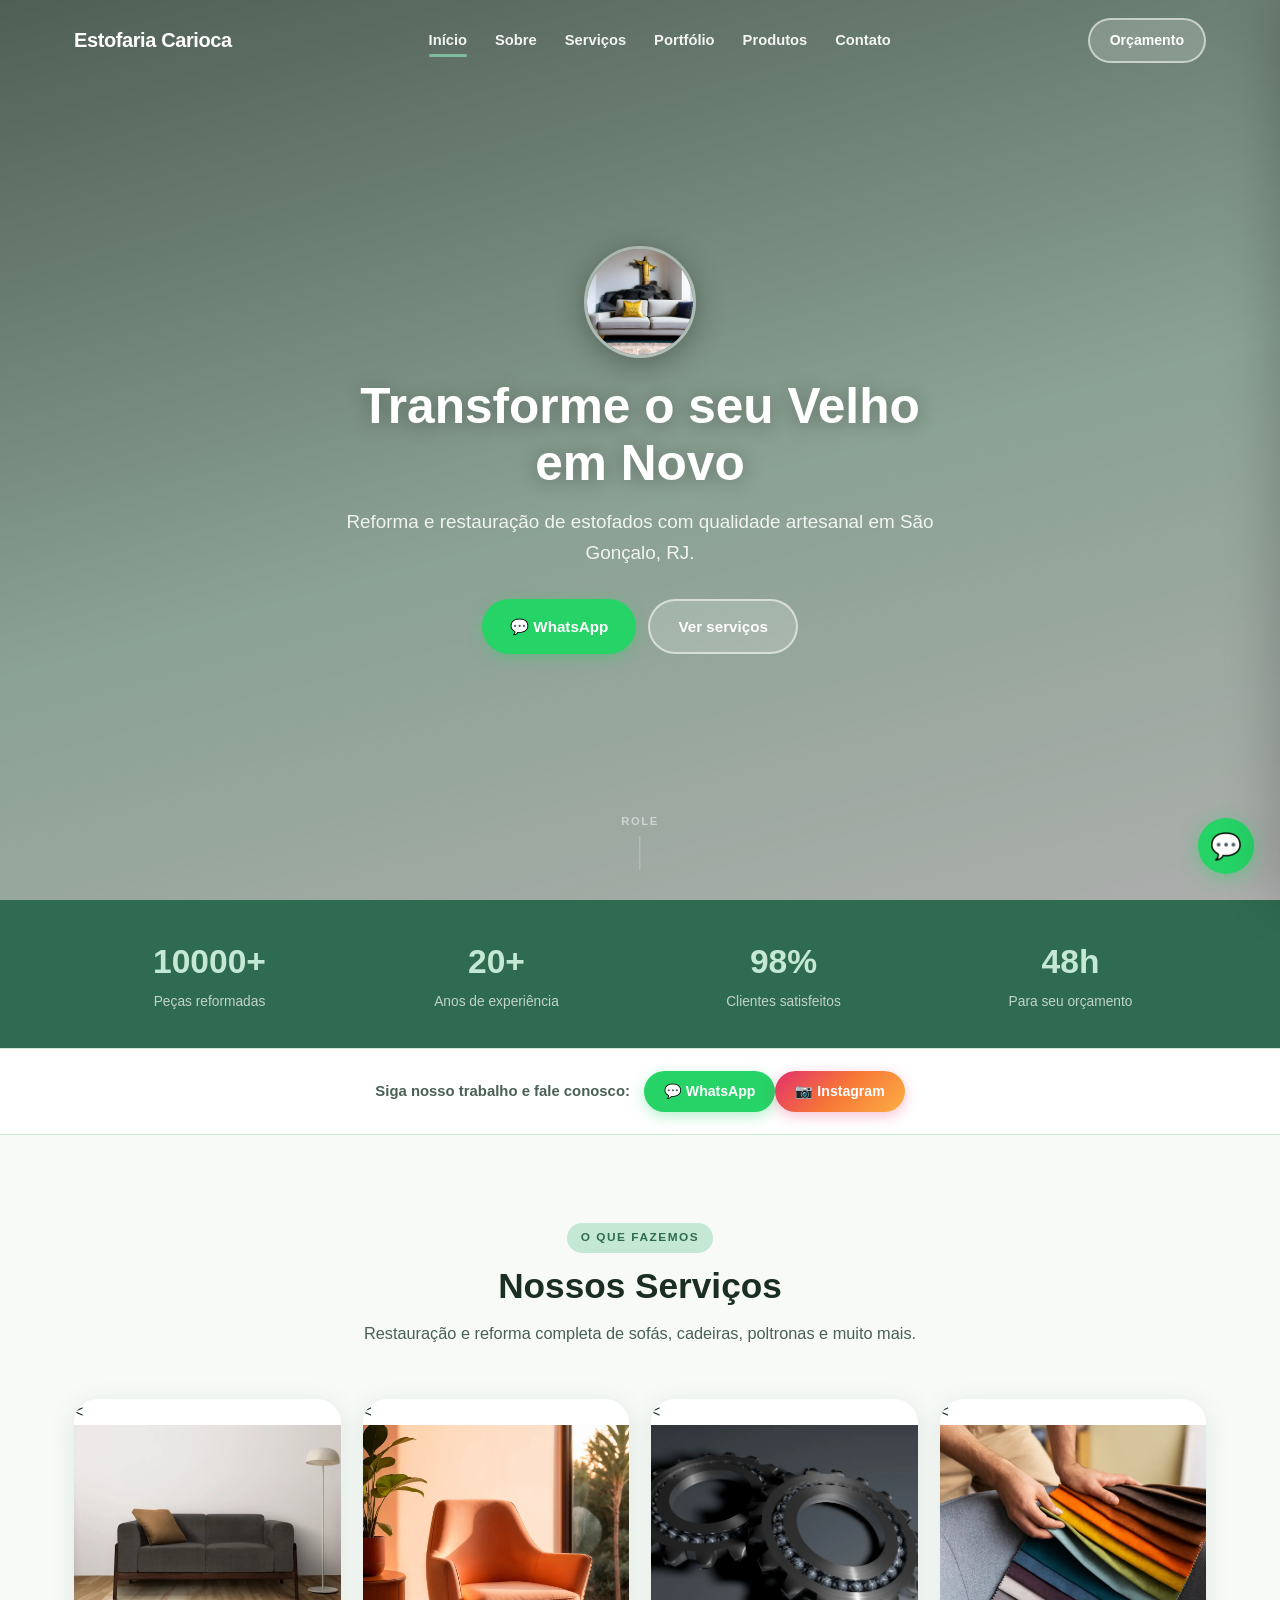
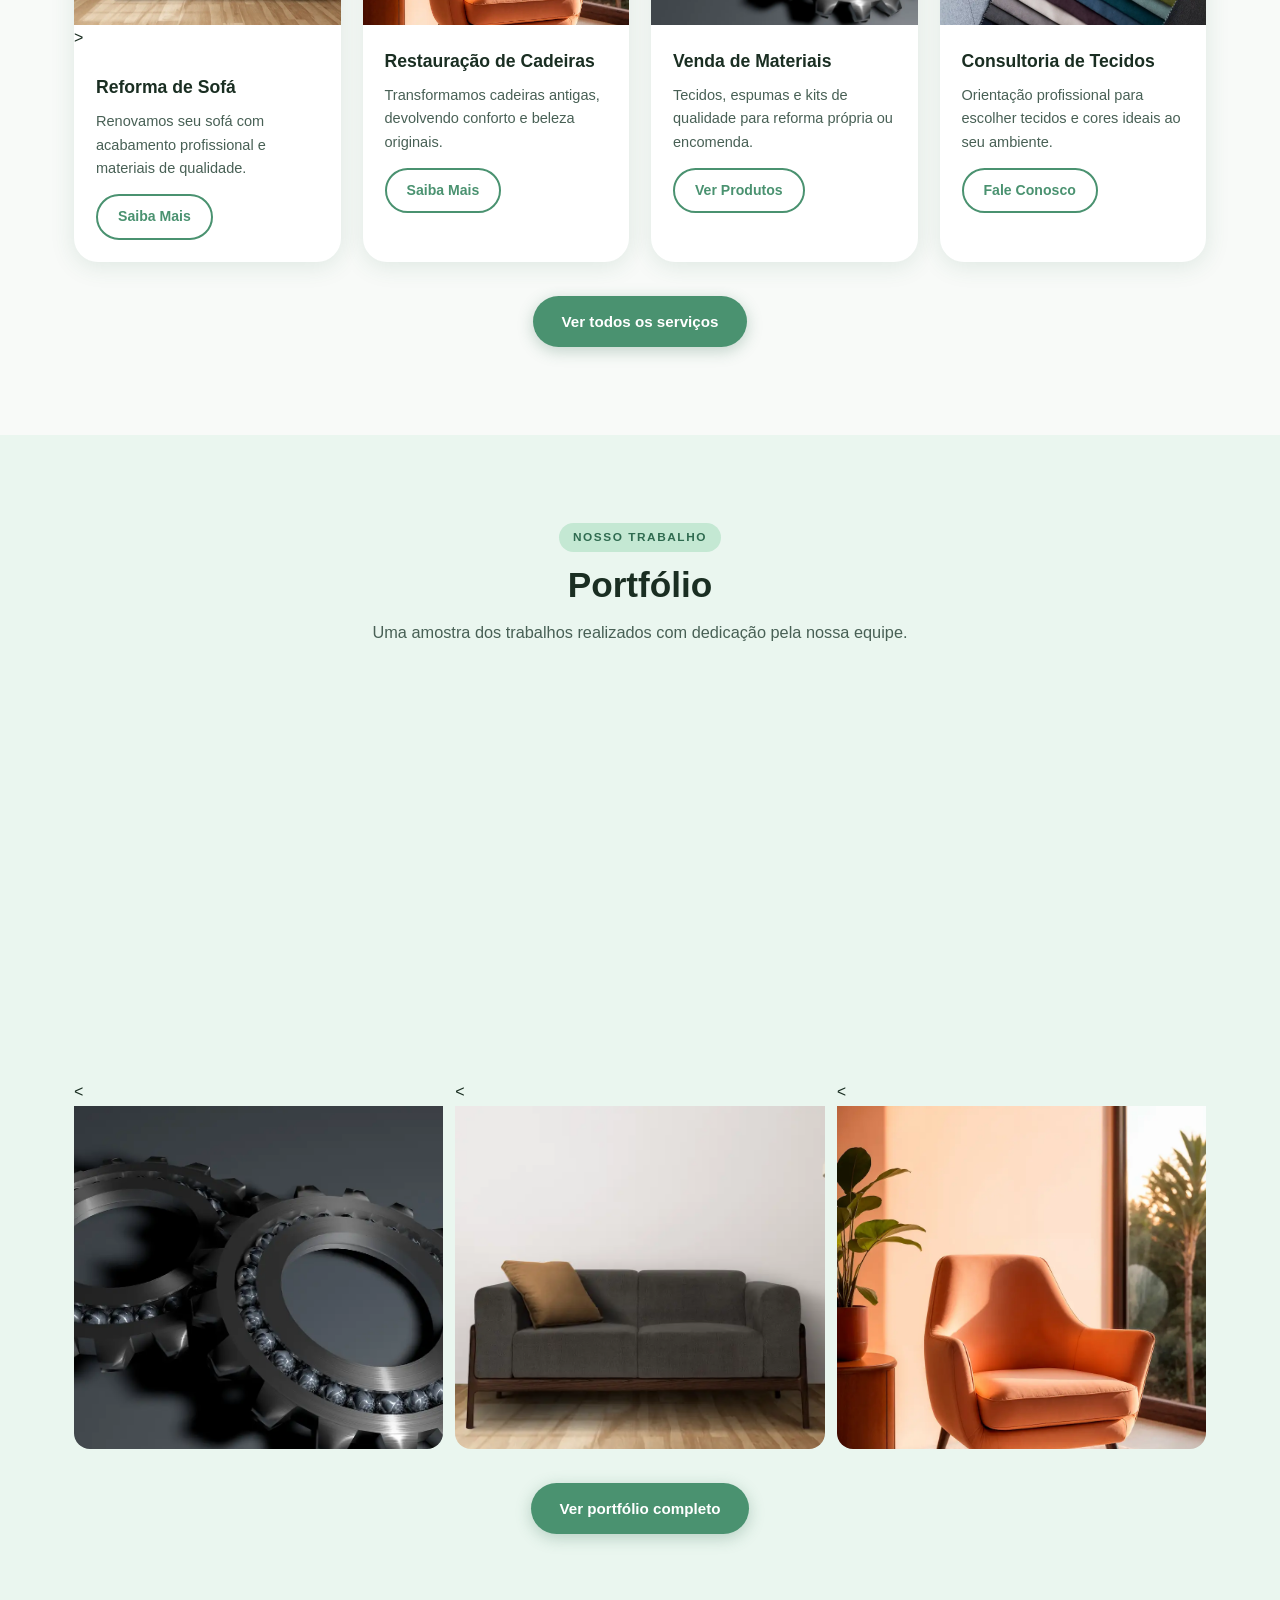
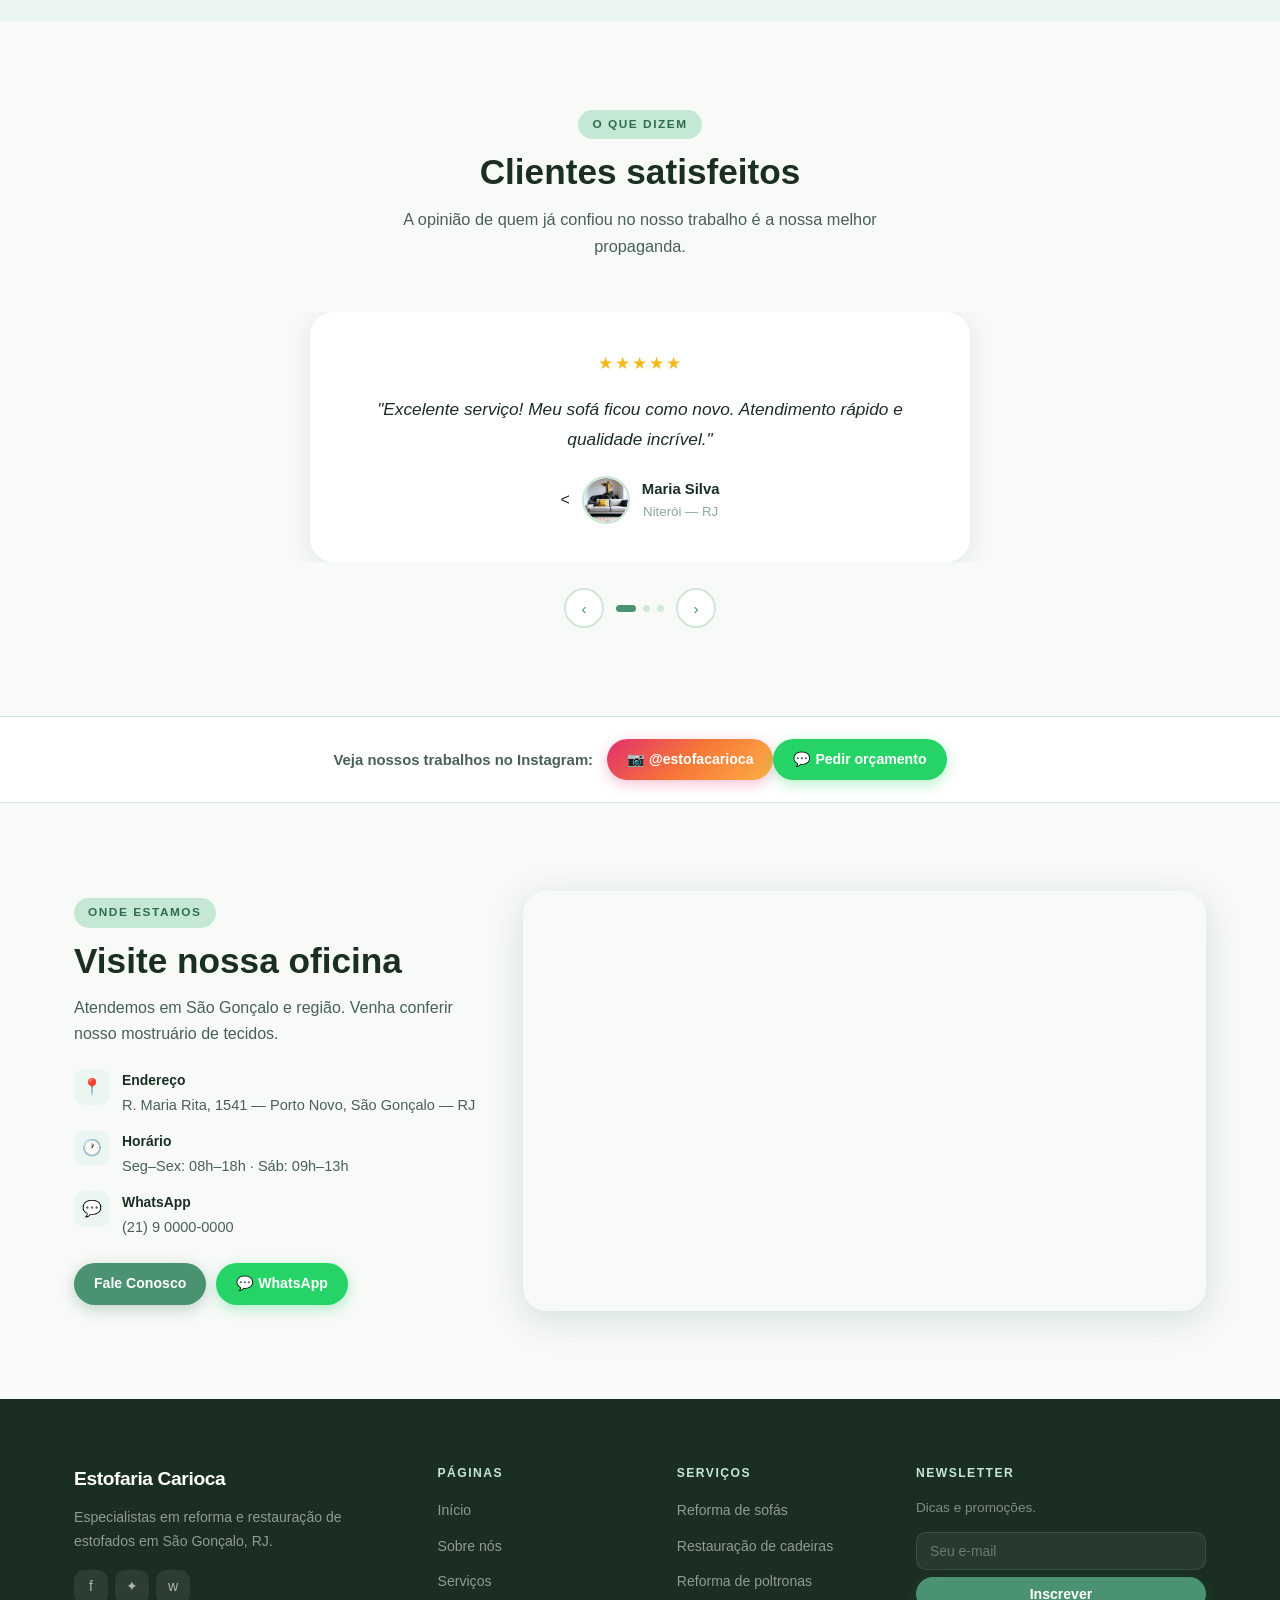
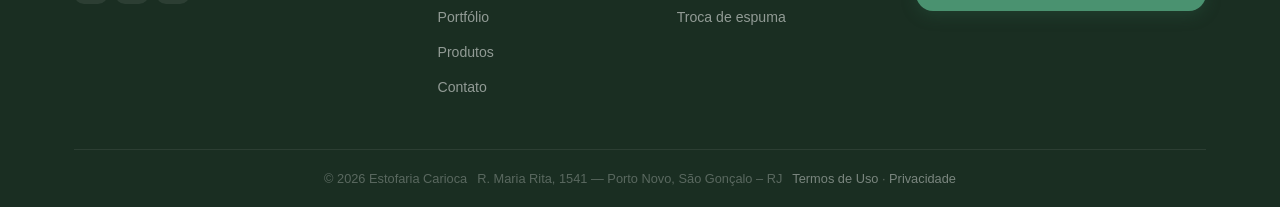
==== commit a30fca71: "Add files via upload" ====
--- a/index.html
+++ b/index.html
@@ -46,7 +46,7 @@
     <video autoplay muted loop playsinline preload="metadata" class="hero-video"><source src="image/sala.mp4" type="video/mp4"></video>
     <div class="hero-overlay"></div>
     <div class="hero-content">
-      <img src="/.netlify/images?url=/image/estofaria-logo.webp&w=500&q=75" alt="Estofaria Carioca" class="hero-logo" fetchpriority="high">
+      <img src="image/estofaria-logo.webp" alt="Estofaria Carioca" class="hero-logo" fetchpriority="high">
       <h1>Transforme o seu Velho em Novo</h1>
       <p>Reforma e restauração de estofados com qualidade artesanal em São Gonçalo, RJ.</p>
       <div class="hero-btns">
@@ -72,11 +72,11 @@
     <div class="container">
       <div class="section-header"><span class="label">O que fazemos</span><h2>Nossos Serviços</h2><p>Restauração e reforma completa de sofás, cadeiras, poltronas e muito mais.</p></div>
       <div class="services-grid">
-        <article class="service-card fade-in"><img src="/.netlify/images?url=/image/sofa.webp&w=800&q=70" alt="Reforma de Sofá" loading="lazy">
+        <article class="service-card fade-in"><<img src="image/sofa.webp" alt="Reforma de Sofá" loading="lazy">
 ><div class="service-card-body"><h3>Reforma de Sofá</h3><p>Renovamos seu sofá com acabamento profissional e materiais de qualidade.</p><a href="services.html" class="btn btn-outline btn-sm">Saiba Mais</a></div></article>
-        <article class="service-card fade-in"><img src="/.netlify/images?url=/image/cadeira.webp&w=800&q=70"alt="Restauração de Cadeiras" loading="lazy"><div class="service-card-body"><h3>Restauração de Cadeiras</h3><p>Transformamos cadeiras antigas, devolvendo conforto e beleza originais.</p><a href="services.html" class="btn btn-outline btn-sm">Saiba Mais</a></div></article>
-        <article class="service-card fade-in"><img src="/.netlify/images?url=/image/pecas.webp&w=800&q=70"alt="Materiais" loading="lazy"><div class="service-card-body"><h3>Venda de Materiais</h3><p>Tecidos, espumas e kits de qualidade para reforma própria ou encomenda.</p><a href="shop.html" class="btn btn-outline btn-sm">Ver Produtos</a></div></article>
-        <article class="service-card fade-in"><img src="/.netlify/images?url=/image/mostruario.webp&w=800&q=70"alt="Consultoria" loading="lazy"><div class="service-card-body"><h3>Consultoria de Tecidos</h3><p>Orientação profissional para escolher tecidos e cores ideais ao seu ambiente.</p><a href="contact.html" class="btn btn-outline btn-sm">Fale Conosco</a></div></article>
+        <article class="service-card fade-in"><<img src="image/cadeira.webp"alt="Restauração de Cadeiras" loading="lazy"><div class="service-card-body"><h3>Restauração de Cadeiras</h3><p>Transformamos cadeiras antigas, devolvendo conforto e beleza originais.</p><a href="services.html" class="btn btn-outline btn-sm">Saiba Mais</a></div></article>
+        <article class="service-card fade-in"><<img src="image/pecas.webp"alt="Materiais" loading="lazy"><div class="service-card-body"><h3>Venda de Materiais</h3><p>Tecidos, espumas e kits de qualidade para reforma própria ou encomenda.</p><a href="shop.html" class="btn btn-outline btn-sm">Ver Produtos</a></div></article>
+        <article class="service-card fade-in"><<img src="image/mostruario.webp"alt="Consultoria" loading="lazy"><div class="service-card-body"><h3>Consultoria de Tecidos</h3><p>Orientação profissional para escolher tecidos e cores ideais ao seu ambiente.</p><a href="contact.html" class="btn btn-outline btn-sm">Fale Conosco</a></div></article>
       </div>
       <div style="text-align:center;margin-top:34px"><a href="services.html" class="btn btn-primary">Ver todos os serviços</a></div>
     </div>
@@ -85,13 +85,13 @@
     <div class="container">
       <div class="section-header"><span class="label">Nosso trabalho</span><h2>Portfólio</h2><p>Uma amostra dos trabalhos realizados com dedicação pela nossa equipe.</p></div>
       <div class="portfolio-grid">
-        <div class="portfolio-item fade-in"><img src="/.netlify/images?url=/image/sofa.webp&w=800&q=70" alt="Reforma de Sofá" loading="lazy">
+        <div class="portfolio-item fade-in"><<img src="image/sofa.webp" alt="Reforma de Sofá" loading="lazy">
         <div class="portfolio-item-overlay">Reforma de Sofá</div><div class="portfolio-zoom">🔍</div></div>
-        <div class="portfolio-item fade-in"><img src="/.netlify/images?url=/image/cadeira.webp&w=800&q=70"alt="Restauração de cadeira" loading="lazy"><div class="portfolio-item-overlay">Restauração de Cadeira</div><div class="portfolio-zoom">🔍</div></div>
-        <div class="portfolio-item fade-in"><img src="/.netlify/images?url=/image/mostruario.webp&w=800&q=70"alt="Mostruário" loading="lazy"><div class="portfolio-item-overlay">Mostruário de Tecidos</div><div class="portfolio-zoom">🔍</div></div>
-        <div class="portfolio-item fade-in"><img src="/.netlify/images?url=/image/pecas.webp&w=800&q=70"alt="Peças reformadas" loading="lazy"><div class="portfolio-item-overlay">Peças Reformadas</div><div class="portfolio-zoom">🔍</div></div>
-        <div class="portfolio-item fade-in"><img src="/.netlify/images?url=/image/sofa.webp&w=800&q=70" alt="Poltrona" loading="lazy"><div class="portfolio-item-overlay">Poltrona Restaurada</div><div class="portfolio-zoom">🔍</div></div>
-        <div class="portfolio-item fade-in"><img src="/.netlify/images?url=/image/cadeira.webp&w=800&q=70"alt="Cadeira de jantar" loading="lazy"><div class="portfolio-item-overlay">Cadeira de Jantar</div><div class="portfolio-zoom">🔍</div></div>
+        <div class="portfolio-item fade-in"><<img src="image/cadeira.webp"alt="Restauração de cadeira" loading="lazy"><div class="portfolio-item-overlay">Restauração de Cadeira</div><div class="portfolio-zoom">🔍</div></div>
+        <div class="portfolio-item fade-in"><<img src="image/mostruario.webp"alt="Mostruário" loading="lazy"><div class="portfolio-item-overlay">Mostruário de Tecidos</div><div class="portfolio-zoom">🔍</div></div>
+        <div class="portfolio-item fade-in"><<img src="image/pecas.webp"alt="Peças reformadas" loading="lazy"><div class="portfolio-item-overlay">Peças Reformadas</div><div class="portfolio-zoom">🔍</div></div>
+        <div class="portfolio-item fade-in"><<img src="image/sofa.webp" alt="Poltrona" loading="lazy"><div class="portfolio-item-overlay">Poltrona Restaurada</div><div class="portfolio-zoom">🔍</div></div>
+        <div class="portfolio-item fade-in"><<img src="image/cadeira.webp"alt="Cadeira de jantar" loading="lazy"><div class="portfolio-item-overlay">Cadeira de Jantar</div><div class="portfolio-zoom">🔍</div></div>
       </div>
       <div style="text-align:center;margin-top:34px"><a href="portfolio.html" class="btn btn-primary">Ver portfólio completo</a></div>
     </div>
@@ -100,9 +100,9 @@
     <div class="container">
       <div class="section-header"><span class="label">O que dizem</span><h2>Clientes satisfeitos</h2><p>A opinião de quem já confiou no nosso trabalho é a nossa melhor propaganda.</p></div>
       <div class="testimonials-wrapper"><div class="testimonials-track">
-        <div class="testimonial-card"><div class="testimonial-inner"><div class="testimonial-stars">★★★★★</div><p class="testimonial-text">"Excelente serviço! Meu sofá ficou como novo. Atendimento rápido e qualidade incrível."</p><div class="testimonial-author"><img src="/.netlify/images?url=/image/estofaria-logo.webp&w=800&q=70" alt="Maria S."><div><div class="testimonial-author-name">Maria Silva</div><div class="testimonial-author-role">Niterói — RJ</div></div></div></div></div>
-        <div class="testimonial-card"><div class="testimonial-inner"><div class="testimonial-stars">★★★★★</div><p class="testimonial-text">"Profissionais competentes, remodelaram meus móveis com perfeição. Resultado incrível!"</p><div class="testimonial-author"><img src="/.netlify/images?url=/image/estofaria-logo.webp&w=800&q=70" alt="João F."><div><div class="testimonial-author-name">João Ferreira</div><div class="testimonial-author-role">São Gonçalo — RJ</div></div></div></div></div>
-        <div class="testimonial-card"><div class="testimonial-inner"><div class="testimonial-stars">★★★★★</div><p class="testimonial-text">"Serviço impecável e atendimento excelente. Meu ambiente ficou muito mais aconchegante!"</p><div class="testimonial-author"><img src="/.netlify/images?url=/image/estofaria-logo.webp&w=800&q=70" alt="Ana C."><div><div class="testimonial-author-name">Ana Costa</div><div class="testimonial-author-role">São Gonçalo — RJ</div></div></div></div></div>
+        <div class="testimonial-card"><div class="testimonial-inner"><div class="testimonial-stars">★★★★★</div><p class="testimonial-text">"Excelente serviço! Meu sofá ficou como novo. Atendimento rápido e qualidade incrível."</p><div class="testimonial-author"><<img src="image/estofaria-logo.webp" alt="Maria S."><div><div class="testimonial-author-name">Maria Silva</div><div class="testimonial-author-role">Niterói — RJ</div></div></div></div></div>
+        <div class="testimonial-card"><div class="testimonial-inner"><div class="testimonial-stars">★★★★★</div><p class="testimonial-text">"Profissionais competentes, remodelaram meus móveis com perfeição. Resultado incrível!"</p><div class="testimonial-author"><<img src="image/estofaria-logo.webp" alt="João F."><div><div class="testimonial-author-name">João Ferreira</div><div class="testimonial-author-role">São Gonçalo — RJ</div></div></div></div></div>
+        <div class="testimonial-card"><div class="testimonial-inner"><div class="testimonial-stars">★★★★★</div><p class="testimonial-text">"Serviço impecável e atendimento excelente. Meu ambiente ficou muito mais aconchegante!"</p><div class="testimonial-author"><<img src="image/estofaria-logo.webp" alt="Ana C."><div><div class="testimonial-author-name">Ana Costa</div><div class="testimonial-author-role">São Gonçalo — RJ</div></div></div></div></div>
       </div></div>
       <div class="testimonial-nav">
         <button class="testimonial-btn testimonial-prev">‹</button>
--- a/assets/css/style.css
+++ b/assets/css/style.css
@@ -0,0 +1,326 @@
+/* =============================================
+   ESTOFARIA CARIOCA — style.css
+   ============================================= */
+
+@import url('https://fonts.googleapis.com/css2?family=Nunito:wght@400;500;600;700;800;900&display=swap');
+
+:root {
+  --green:        #4a9270;
+  --green-dark:   #2f6b50;
+  --green-mid:    #3d7d60;
+  --green-light:  #7fbb9e;
+  --green-pale:   #eaf6ef;
+  --green-accent: #c4e8d3;
+  --cream:        #f8faf8;
+  --white:        #ffffff;
+  --text-dark:    #1a2e22;
+  --text-mid:     #486055;
+  --text-soft:    #8aab97;
+  --border:       #d0e8d8;
+  --shadow-sm:    0 2px 12px rgba(47,107,80,0.10);
+  --shadow:       0 4px 24px rgba(47,107,80,0.13);
+  --shadow-md:    0 8px 36px rgba(47,107,80,0.18);
+  --font: 'Nunito', 'Segoe UI', sans-serif;
+  --radius-sm: 10px;
+  --radius:    16px;
+  --radius-lg: 24px;
+  --ease: cubic-bezier(0.4,0,0.2,1);
+  --t: 0.28s cubic-bezier(0.4,0,0.2,1);
+}
+
+*,*::before,*::after{margin:0;padding:0;box-sizing:border-box}
+html{scroll-behavior:smooth;-webkit-font-smoothing:antialiased}
+body{font-family:var(--font);background:var(--cream);color:var(--text-dark);line-height:1.65}
+a{text-decoration:none;color:inherit}
+img,video{max-width:100%;display:block}
+ul{list-style:none}
+button{font-family:var(--font);cursor:pointer}
+
+h1{font-size:clamp(1.9rem,5vw,3.1rem);font-weight:800;line-height:1.15}
+h2{font-size:clamp(1.5rem,3.5vw,2.2rem);font-weight:700;line-height:1.22}
+h3{font-size:1.1rem;font-weight:700}
+h4{font-size:0.97rem;font-weight:700}
+
+.container{max-width:1180px;margin:0 auto;padding:0 24px}
+.section{padding:88px 0}
+.section-alt{background:var(--green-pale)}
+.section-dark{background:var(--green-dark);color:#fff}
+
+.section-header{text-align:center;margin-bottom:52px}
+.label{display:inline-block;font-size:0.74rem;font-weight:800;letter-spacing:.13em;text-transform:uppercase;color:var(--green-dark);background:var(--green-accent);padding:5px 14px;border-radius:50px;margin-bottom:12px}
+.section-header h2{color:var(--text-dark);margin-bottom:12px}
+.section-header p{color:var(--text-mid);font-size:1.02rem;max-width:560px;margin:0 auto}
+.section-dark .section-header h2{color:#fff}
+.section-dark .section-header p{color:rgba(255,255,255,0.75)}
+.section-dark .label{background:rgba(255,255,255,0.18);color:#fff}
+
+/* Botões */
+.btn{display:inline-flex;align-items:center;justify-content:center;gap:8px;padding:13px 28px;border-radius:50px;font-family:var(--font);font-weight:700;font-size:0.95rem;cursor:pointer;border:none;transition:var(--t);white-space:nowrap;text-decoration:none}
+.btn-primary{background:var(--green);color:#fff;box-shadow:0 4px 16px rgba(47,107,80,.28)}
+.btn-primary:hover{background:var(--green-dark);transform:translateY(-2px);box-shadow:0 8px 24px rgba(47,107,80,.32)}
+.btn-outline{background:transparent;color:var(--green);border:2px solid var(--green)}
+.btn-outline:hover{background:var(--green-pale)}
+.btn-light{background:rgba(255,255,255,.18);color:#fff;border:2px solid rgba(255,255,255,.55);backdrop-filter:blur(6px)}
+.btn-light:hover{background:rgba(255,255,255,.28)}
+.btn-wa{background:#25d366;color:#fff;box-shadow:0 4px 14px rgba(37,211,102,.35)}
+.btn-wa:hover{background:#1da851;transform:translateY(-2px)}
+.btn-ig{background:linear-gradient(135deg,#e1306c,#f77737,#fcaf45);color:#fff;box-shadow:0 4px 14px rgba(225,48,108,.3)}
+.btn-ig:hover{opacity:.9;transform:translateY(-2px)}
+.btn-sm{padding:9px 20px;font-size:.88rem}
+.btn-lg{padding:16px 36px;font-size:1.05rem}
+
+/* Navbar */
+.navbar{position:fixed;top:0;left:0;width:100%;z-index:900;padding:18px 0;transition:background var(--t),padding var(--t),box-shadow var(--t)}
+.navbar.scrolled{background:rgba(255,255,255,.97);backdrop-filter:blur(16px);padding:10px 0;box-shadow:var(--shadow-sm)}
+.navbar-inner{display:flex;align-items:center;justify-content:space-between}
+.navbar-logo{font-size:1.25rem;font-weight:900;color:#fff;transition:color var(--t);letter-spacing:-.02em}
+.navbar.scrolled .navbar-logo{color:var(--green-dark)}
+.navbar-links{display:flex;align-items:center;gap:28px}
+.navbar-links a{font-weight:700;font-size:.92rem;color:rgba(255,255,255,.92);position:relative;transition:color var(--t)}
+.navbar-links a::after{content:'';position:absolute;bottom:-4px;left:0;width:0;height:2.5px;background:var(--green-light);border-radius:2px;transition:width var(--t)}
+.navbar-links a:hover::after,.navbar-links a.active::after{width:100%}
+.navbar.scrolled .navbar-links a{color:var(--text-mid)}
+.navbar.scrolled .navbar-links a::after{background:var(--green)}
+.navbar-links a:hover{color:#fff}
+.navbar.scrolled .navbar-links a:hover{color:var(--green-dark)}
+.navbar-cta{display:flex;align-items:center;gap:10px}
+.navbar.scrolled .btn-light{background:var(--green);color:#fff;border-color:var(--green)}
+
+/* Hamburger */
+.hamburger{display:none;flex-direction:column;justify-content:center;gap:5px;background:none;border:none;padding:6px}
+.hamburger span{display:block;width:22px;height:2.5px;background:#fff;border-radius:2px;transition:var(--t);transform-origin:center}
+.navbar.scrolled .hamburger span{background:var(--text-dark)}
+.hamburger.open span:nth-child(1){transform:translateY(7.5px) rotate(45deg)}
+.hamburger.open span:nth-child(2){opacity:0;transform:scaleX(0)}
+.hamburger.open span:nth-child(3){transform:translateY(-7.5px) rotate(-45deg)}
+
+/* Mobile Drawer */
+.nav-drawer-overlay{display:none;position:fixed;inset:0;background:rgba(5,20,12,.55);z-index:940;backdrop-filter:blur(3px);opacity:0;transition:opacity .3s ease}
+.nav-drawer-overlay.open{display:block;opacity:1}
+.nav-drawer{position:fixed;top:0;right:0;bottom:0;width:min(310px,88vw);z-index:950;background:#fff;display:flex;flex-direction:column;transform:translateX(100%);transition:transform .35s var(--ease);box-shadow:-8px 0 48px rgba(0,0,0,.18)}
+.nav-drawer.open{transform:translateX(0)}
+.nav-drawer-head{display:flex;align-items:center;justify-content:space-between;padding:20px 22px;background:var(--green-dark)}
+.nav-drawer-logo{font-size:1.1rem;font-weight:900;color:#fff;letter-spacing:-.02em}
+.nav-drawer-close{background:rgba(255,255,255,.15);border:none;border-radius:50%;width:36px;height:36px;display:flex;align-items:center;justify-content:center;color:#fff;font-size:1.1rem;transition:var(--t)}
+.nav-drawer-close:hover{background:rgba(255,255,255,.28)}
+.nav-drawer-links{flex:1;padding:10px 0;overflow-y:auto}
+.nav-drawer-links a{display:flex;align-items:center;gap:12px;padding:14px 22px;font-size:.97rem;font-weight:700;color:var(--text-dark);border-left:3px solid transparent;transition:var(--t)}
+.nav-drawer-links a:hover,.nav-drawer-links a.active{background:var(--green-pale);color:var(--green-dark);border-left-color:var(--green)}
+.nav-drawer-links a .di{font-size:1.1rem;width:22px;text-align:center}
+.nav-drawer-footer{padding:18px 22px;border-top:1px solid var(--border);display:flex;flex-direction:column;gap:9px}
+.nav-drawer-footer .btn{width:100%;justify-content:center}
+.drawer-socials{display:flex;gap:9px;justify-content:center;padding-top:4px}
+.drawer-socials a{width:40px;height:40px;border-radius:var(--radius-sm);display:flex;align-items:center;justify-content:center;font-size:1.05rem;transition:var(--t)}
+.drawer-socials .s-wa{background:#e9faf0;color:#25d366}
+.drawer-socials .s-wa:hover{background:#25d366;color:#fff}
+.drawer-socials .s-ig{background:#fef0f5;color:#e1306c}
+.drawer-socials .s-ig:hover{background:linear-gradient(135deg,#e1306c,#f77737);color:#fff}
+.drawer-socials .s-fb{background:#eef3fb;color:#1877f2}
+.drawer-socials .s-fb:hover{background:#1877f2;color:#fff}
+
+/* Hero */
+.hero{position:relative;min-height:100vh;display:flex;align-items:center;justify-content:center;text-align:center;overflow:hidden;color:#fff}
+.hero-video {
+  position: absolute;
+  inset: 0;
+  width: 100%;
+  height: 100%;
+  object-fit: cover;
+  object-position: center;
+  z-index: -2;
+  transform: translateZ(0);
+  backface-visibility: hidden;
+  will-change: transform;
+}
+
+.hero-overlay{position:absolute;inset:0;z-index:1;background:linear-gradient(165deg,rgba(8,28,16,.70) 0%,rgba(30,75,48,.50) 55%,rgba(0,0,0,.30) 100%)}
+.hero-content{position:relative;z-index:2;max-width:680px;padding:0 24px;animation:fadeUp .9s ease both}
+.hero-logo{width:clamp(72px,12vw,112px);height:clamp(72px,12vw,112px);object-fit:cover;border-radius:50%;margin:0 auto 20px;border:3px solid rgba(255,255,255,.4);box-shadow:0 6px 30px rgba(0,0,0,.3)}
+.hero h1{margin-bottom:14px;text-shadow:0 2px 20px rgba(0,0,0,.3)}
+.hero p{font-size:clamp(1rem,2.5vw,1.18rem);color:rgba(255,255,255,.88);margin-bottom:30px}
+.hero-btns{display:flex;gap:12px;justify-content:center;flex-wrap:wrap}
+.hero-scroll{position:absolute;bottom:30px;left:50%;transform:translateX(-50%);z-index:2;display:flex;flex-direction:column;align-items:center;gap:6px;color:rgba(255,255,255,.5);font-size:.7rem;font-weight:700;letter-spacing:.14em;text-transform:uppercase;animation:bounceDown 2.2s infinite}
+.hero-scroll::after{content:'';width:1px;height:34px;background:rgba(255,255,255,.3)}
+
+/* Stats */
+.stats-bar{background:var(--green-dark);padding:34px 0}
+.stats-grid{display:grid;grid-template-columns:repeat(4,1fr);gap:16px;text-align:center}
+.stat-item{color:#fff}
+.stat-number{font-size:2.1rem;font-weight:900;color:var(--green-accent);display:block}
+.stat-label{font-size:.86rem;color:rgba(255,255,255,.7);margin-top:2px}
+
+/* Social Strip */
+.social-strip{background:#fff;border-top:1px solid var(--border);border-bottom:1px solid var(--border);padding:22px 0}
+.social-strip-inner{display:flex;align-items:center;justify-content:center;gap:14px;flex-wrap:wrap}
+.social-strip p{font-weight:700;color:var(--text-mid);font-size:.93rem}
+
+/* Service cards */
+.services-grid{display:grid;grid-template-columns:repeat(auto-fit,minmax(255px,1fr));gap:22px}
+.service-card{background:#fff;border-radius:var(--radius-lg);overflow:hidden;box-shadow:var(--shadow);transition:transform var(--t),box-shadow var(--t)}
+.service-card:hover{transform:translateY(-6px);box-shadow:var(--shadow-md)}
+.service-card img{width:100%;aspect-ratio:4/3;object-fit:cover}
+.service-card-body{padding:22px}
+.service-card h3{color:var(--text-dark);margin-bottom:8px}
+.service-card p{color:var(--text-mid);font-size:.91rem;margin-bottom:14px;line-height:1.6}
+
+/* Product cards */
+.products-grid{display:grid;grid-template-columns:repeat(auto-fill,minmax(265px,1fr));gap:22px}
+.product-card{background:#fff;border-radius:var(--radius-lg);overflow:hidden;box-shadow:var(--shadow);transition:transform var(--t),box-shadow var(--t);display:flex;flex-direction:column}
+.product-card:hover{transform:translateY(-5px);box-shadow:var(--shadow-md)}
+.product-card-img{position:relative;overflow:hidden}
+.product-card-img img{width:100%;aspect-ratio:4/3;object-fit:cover;transition:transform .4s var(--ease)}
+.product-card:hover .product-card-img img{transform:scale(1.04)}
+.product-badge{position:absolute;top:12px;left:12px;background:var(--green);color:#fff;font-size:.7rem;font-weight:800;letter-spacing:.08em;text-transform:uppercase;padding:4px 12px;border-radius:50px}
+.product-card-body{padding:18px 20px;flex:1;display:flex;flex-direction:column;gap:6px}
+.product-card h3{color:var(--text-dark);font-size:1.02rem}
+.product-card .product-desc{font-size:.87rem;color:var(--text-mid);line-height:1.55}
+.product-meta{display:flex;flex-wrap:wrap;gap:5px;margin-top:2px}
+.product-meta-tag{font-size:.73rem;font-weight:700;color:var(--green-dark);background:var(--green-pale);padding:3px 10px;border-radius:50px}
+.price{font-size:1.25rem;font-weight:800;color:var(--green);margin-top:2px}
+.price span{font-size:.8rem;font-weight:500;color:var(--text-soft)}
+.product-actions{display:flex;gap:8px;margin-top:auto;padding-top:10px}
+.product-actions .btn{flex:1;justify-content:center}
+
+/* Portfolio */
+.portfolio-grid{display:grid;grid-template-columns:repeat(3,1fr);gap:12px}
+.portfolio-item{position:relative;border-radius:var(--radius);overflow:hidden;aspect-ratio:1;cursor:pointer}
+.portfolio-item img{width:100%;height:100%;object-fit:cover;transition:transform .5s var(--ease)}
+.portfolio-item:hover img{transform:scale(1.07)}
+.portfolio-item-overlay{position:absolute;inset:0;background:linear-gradient(to top,rgba(8,28,16,.75),transparent 55%);opacity:0;transition:opacity var(--t);display:flex;align-items:flex-end;padding:14px;color:#fff;font-weight:700;font-size:.87rem}
+.portfolio-item:hover .portfolio-item-overlay{opacity:1}
+.portfolio-zoom{position:absolute;top:50%;left:50%;transform:translate(-50%,-50%) scale(.75);background:rgba(255,255,255,.92);border-radius:50%;width:46px;height:46px;display:flex;align-items:center;justify-content:center;font-size:1.2rem;opacity:0;transition:var(--t);color:var(--green-dark)}
+.portfolio-item:hover .portfolio-zoom{opacity:1;transform:translate(-50%,-50%) scale(1)}
+
+/* Lightbox */
+.lightbox{display:none;position:fixed;inset:0;z-index:1100;background:rgba(3,14,8,.93);backdrop-filter:blur(10px);align-items:center;justify-content:center}
+.lightbox.open{display:flex;animation:lbIn .25s ease}
+.lightbox-inner{position:relative;max-width:92vw;max-height:90vh;display:flex;align-items:center;justify-content:center}
+.lightbox-img{max-width:90vw;max-height:84vh;border-radius:var(--radius);object-fit:contain;box-shadow:0 24px 80px rgba(0,0,0,.7);animation:lbZoom .3s var(--ease)}
+.lightbox-caption{position:absolute;bottom:-38px;left:0;right:0;text-align:center;color:rgba(255,255,255,.65);font-size:.86rem;font-weight:600}
+.lightbox-close{position:absolute;top:-52px;right:0;width:42px;height:42px;border-radius:50%;background:rgba(255,255,255,.15);border:2px solid rgba(255,255,255,.3);color:#fff;font-size:1.1rem;display:flex;align-items:center;justify-content:center;transition:var(--t)}
+.lightbox-close:hover{background:rgba(255,255,255,.28)}
+.lb-nav{position:absolute;top:50%;transform:translateY(-50%);background:rgba(255,255,255,.15);border:2px solid rgba(255,255,255,.3);color:#fff;font-size:1.3rem;width:48px;height:48px;border-radius:50%;display:flex;align-items:center;justify-content:center;transition:var(--t)}
+.lb-nav:hover{background:rgba(255,255,255,.28)}
+.lb-prev{left:-64px}
+.lb-next{right:-64px}
+.lb-dots{display:flex;gap:7px;justify-content:center;position:absolute;bottom:-56px;left:0;right:0}
+.lb-dot{width:7px;height:7px;border-radius:50%;background:rgba(255,255,255,.3);cursor:pointer;transition:var(--t)}
+.lb-dot.active{background:#fff;width:20px;border-radius:4px}
+
+/* Testimonials */
+.testimonials-wrapper{overflow:hidden}
+.testimonials-track{display:flex;transition:transform .5s var(--ease)}
+.testimonial-card{min-width:100%;padding:0 16px}
+.testimonial-inner{background:#fff;border-radius:var(--radius-lg);padding:38px;max-width:660px;margin:0 auto;box-shadow:var(--shadow);text-align:center}
+.testimonial-stars{color:#f5b91e;font-size:1.05rem;margin-bottom:16px;letter-spacing:2px}
+.testimonial-text{font-size:1.08rem;color:var(--text-dark);font-style:italic;margin-bottom:22px;line-height:1.75}
+.testimonial-author{display:flex;align-items:center;justify-content:center;gap:12px}
+.testimonial-author img{width:48px;height:48px;border-radius:50%;object-fit:cover;border:2px solid var(--green-accent)}
+.testimonial-author-name{font-weight:700;color:var(--text-dark);font-size:.93rem}
+.testimonial-author-role{font-size:.83rem;color:var(--text-soft)}
+.testimonial-nav{display:flex;justify-content:center;align-items:center;gap:12px;margin-top:26px}
+.testimonial-btn{width:40px;height:40px;border-radius:50%;border:2px solid var(--border);background:#fff;font-size:.95rem;color:var(--green);display:flex;align-items:center;justify-content:center;transition:var(--t)}
+.testimonial-btn:hover{background:var(--green);border-color:var(--green);color:#fff}
+.testimonial-dots{display:flex;gap:7px}
+.testimonial-dot{width:7px;height:7px;border-radius:50%;background:var(--border);cursor:pointer;transition:var(--t)}
+.testimonial-dot.active{background:var(--green);width:20px;border-radius:4px}
+
+/* Map */
+.map-wrapper{display:grid;grid-template-columns:1fr 1.7fr;gap:48px;align-items:center}
+.map-info .label{display:inline-block;margin-bottom:12px}
+.map-info h2{margin-bottom:12px}
+.map-info>p{color:var(--text-mid);margin-bottom:22px}
+.map-details{display:flex;flex-direction:column;gap:13px;margin-bottom:24px}
+.map-detail{display:flex;align-items:flex-start;gap:12px;font-size:.91rem;color:var(--text-mid)}
+.map-detail-icon{width:36px;height:36px;border-radius:var(--radius-sm);background:var(--green-pale);display:flex;align-items:center;justify-content:center;font-size:1rem;flex-shrink:0}
+.map-detail strong{display:block;color:var(--text-dark);font-size:.87rem;margin-bottom:1px}
+.map-embed{border-radius:var(--radius-lg);overflow:hidden;height:420px;box-shadow:var(--shadow-md)}
+.map-embed iframe{width:100%;height:100%;border:none;display:block}
+
+/* Contact */
+.contact-grid{display:grid;grid-template-columns:1fr 1.5fr;gap:52px;align-items:start}
+.contact-info h2{margin-bottom:12px}
+.contact-info>p{color:var(--text-mid);margin-bottom:24px}
+.contact-card{display:flex;align-items:flex-start;gap:13px;margin-bottom:20px}
+.contact-card-icon{width:44px;height:44px;border-radius:var(--radius-sm);background:var(--green-pale);display:flex;align-items:center;justify-content:center;font-size:1.15rem;flex-shrink:0}
+.contact-card-text strong{display:block;color:var(--text-dark);margin-bottom:2px;font-size:.9rem}
+.contact-card-text span{font-size:.88rem;color:var(--text-mid)}
+.contact-form-box{background:#fff;border-radius:var(--radius-lg);padding:34px;box-shadow:var(--shadow)}
+.form-row{display:grid;grid-template-columns:1fr 1fr;gap:14px}
+.form-group{margin-bottom:16px}
+.form-group label{display:block;font-size:.83rem;font-weight:700;color:var(--text-dark);margin-bottom:6px}
+.form-group input,.form-group textarea,.form-group select{width:100%;padding:11px 14px;border:1.5px solid var(--border);border-radius:var(--radius-sm);font-family:var(--font);font-size:.91rem;color:var(--text-dark);background:var(--cream);outline:none;transition:var(--t)}
+.form-group input:focus,.form-group textarea:focus,.form-group select:focus{border-color:var(--green);box-shadow:0 0 0 3px rgba(74,146,112,.12);background:#fff}
+.form-group textarea{resize:vertical;min-height:118px}
+
+/* Filter tabs */
+.filter-tabs{display:flex;gap:8px;flex-wrap:wrap;justify-content:center;margin-bottom:42px}
+.filter-tab{padding:8px 20px;border-radius:50px;border:2px solid var(--border);background:#fff;color:var(--text-mid);font-weight:700;font-size:.87rem;cursor:pointer;transition:var(--t);font-family:var(--font)}
+.filter-tab:hover,.filter-tab.active{background:var(--green);border-color:var(--green);color:#fff}
+
+/* About */
+.about-grid{display:grid;grid-template-columns:1fr 1fr;gap:56px;align-items:center}
+.about-img{border-radius:var(--radius-lg);overflow:hidden;aspect-ratio:1;box-shadow:var(--shadow-md)}
+.about-img img{width:100%;height:100%;object-fit:cover}
+.values-grid{display:grid;grid-template-columns:1fr 1fr;gap:14px;margin-top:26px}
+.value-item{background:var(--green-pale);border-radius:var(--radius);padding:16px}
+.value-icon{font-size:1.3rem;margin-bottom:7px}
+.value-item h4{color:var(--text-dark);margin-bottom:4px}
+.value-item p{font-size:.86rem;color:var(--text-mid)}
+
+/* Page Hero */
+.page-hero{background:linear-gradient(135deg,var(--green-dark) 0%,var(--green-mid) 100%);padding:128px 0 68px;text-align:center;color:#fff}
+.page-hero h1{color:#fff;margin-bottom:10px}
+.page-hero p{color:rgba(255,255,255,.78);font-size:1.02rem}
+.breadcrumb{display:flex;align-items:center;justify-content:center;gap:8px;font-size:.8rem;color:rgba(255,255,255,.55);margin-bottom:12px}
+.breadcrumb a{color:rgba(255,255,255,.78);transition:color var(--t)}
+.breadcrumb a:hover{color:#fff}
+.breadcrumb span{color:var(--green-accent);font-weight:700}
+
+/* Legal */
+.legal-content{max-width:800px;margin:0 auto}
+.legal-content h2{color:var(--text-dark);margin:34px 0 10px;font-size:1.25rem}
+.legal-content h3{color:var(--text-dark);margin:22px 0 8px;font-size:1.02rem}
+.legal-content p,.legal-content li{color:var(--text-mid);font-size:.95rem;line-height:1.78;margin-bottom:10px}
+.legal-content ul{padding-left:20px;list-style:disc}
+.legal-update{display:inline-block;background:var(--green-pale);color:var(--green-dark);padding:6px 16px;border-radius:50px;font-size:.8rem;font-weight:700;margin-bottom:26px}
+
+/* Footer */
+.footer{background:var(--text-dark);color:rgba(255,255,255,.75);padding:64px 0 0}
+.footer-grid{display:grid;grid-template-columns:1.6fr 1fr 1fr 1.4fr;gap:32px;padding-bottom:48px;border-bottom:1px solid rgba(255,255,255,.08)}
+.footer-brand .logo{font-size:1.2rem;font-weight:900;color:#fff;display:block;margin-bottom:11px;letter-spacing:-.02em}
+.footer-brand p{font-size:.88rem;color:rgba(255,255,255,.52);line-height:1.7;margin-bottom:16px}
+.footer-social{display:flex;gap:7px}
+.footer-social a{width:34px;height:34px;border-radius:var(--radius-sm);background:rgba(255,255,255,.08);display:flex;align-items:center;justify-content:center;font-size:.88rem;color:rgba(255,255,255,.62);transition:var(--t)}
+.footer-social a:hover{background:var(--green);color:#fff}
+.footer-col h4{font-size:.76rem;font-weight:800;letter-spacing:.12em;text-transform:uppercase;color:var(--green-accent);margin-bottom:14px}
+.footer-col ul{display:flex;flex-direction:column;gap:9px}
+.footer-col ul a{font-size:.88rem;color:rgba(255,255,255,.52);transition:color var(--t)}
+.footer-col ul a:hover{color:#fff}
+.footer-newsletter input{width:100%;padding:10px 13px;border-radius:var(--radius-sm);border:1.5px solid rgba(255,255,255,.1);background:rgba(255,255,255,.06);color:#fff;font-family:var(--font);font-size:.87rem;margin-bottom:7px;outline:none;transition:border-color var(--t)}
+.footer-newsletter input::placeholder{color:rgba(255,255,255,.32)}
+.footer-newsletter input:focus{border-color:var(--green-light)}
+.footer-newsletter .btn{width:100%;justify-content:center}
+.footer-bottom{padding:18px 0;text-align:center;font-size:.8rem;color:rgba(255,255,255,.28);display:flex;flex-wrap:wrap;gap:10px;justify-content:center;align-items:center}
+.footer-bottom a{color:rgba(255,255,255,.42);transition:color var(--t)}
+.footer-bottom a:hover{color:rgba(255,255,255,.72)}
+
+/* WhatsApp float */
+.whatsapp-float{position:fixed;bottom:26px;right:26px;z-index:500;width:56px;height:56px;border-radius:50%;background:#25d366;display:flex;align-items:center;justify-content:center;font-size:1.6rem;color:#fff;box-shadow:0 4px 20px rgba(37,211,102,.45);transition:transform var(--t),box-shadow var(--t);animation:waPulse 2.5s infinite}
+.whatsapp-float:hover{transform:scale(1.1);box-shadow:0 8px 28px rgba(37,211,102,.6)}
+
+/* Animations */
+@keyframes fadeUp{from{opacity:0;transform:translateY(26px)}to{opacity:1;transform:translateY(0)}}
+@keyframes bounceDown{0%,100%{transform:translateX(-50%) translateY(0)}50%{transform:translateX(-50%) translateY(9px)}}
+@keyframes waPulse{0%,100%{box-shadow:0 4px 20px rgba(37,211,102,.45)}50%{box-shadow:0 4px 36px rgba(37,211,102,.72)}}
+@keyframes lbIn{from{opacity:0}to{opacity:1}}
+@keyframes lbZoom{from{opacity:0;transform:scale(.88)}to{opacity:1;transform:scale(1)}}
+
+.fade-in{opacity:0;transform:translateY(20px);transition:opacity .55s ease,transform .55s ease}
+.fade-in.visible{opacity:1;transform:translateY(0)}
+
+/* Responsive */
+@media(max-width:1024px){.footer-grid{grid-template-columns:1fr 1fr}.map-wrapper{grid-template-columns:1fr}.map-embed{height:320px}}
+@media(max-width:860px){.about-grid{grid-template-columns:1fr}.contact-grid{grid-template-columns:1fr}.portfolio-grid{grid-template-columns:repeat(2,1fr)}.stats-grid{grid-template-columns:repeat(2,1fr)}}
+@media(max-width:768px){.section{padding:60px 0}.navbar-links,.navbar-cta{display:none}.hamburger{display:flex}.form-row{grid-template-columns:1fr}.footer-grid{grid-template-columns:1fr;gap:22px}.lb-prev{left:6px}.lb-next{right:6px}}
+@media(max-width:520px){.portfolio-grid{grid-template-columns:1fr}.values-grid{grid-template-columns:1fr}.hero-btns{flex-direction:column;align-items:stretch}.hero-btns .btn{justify-content:center}}
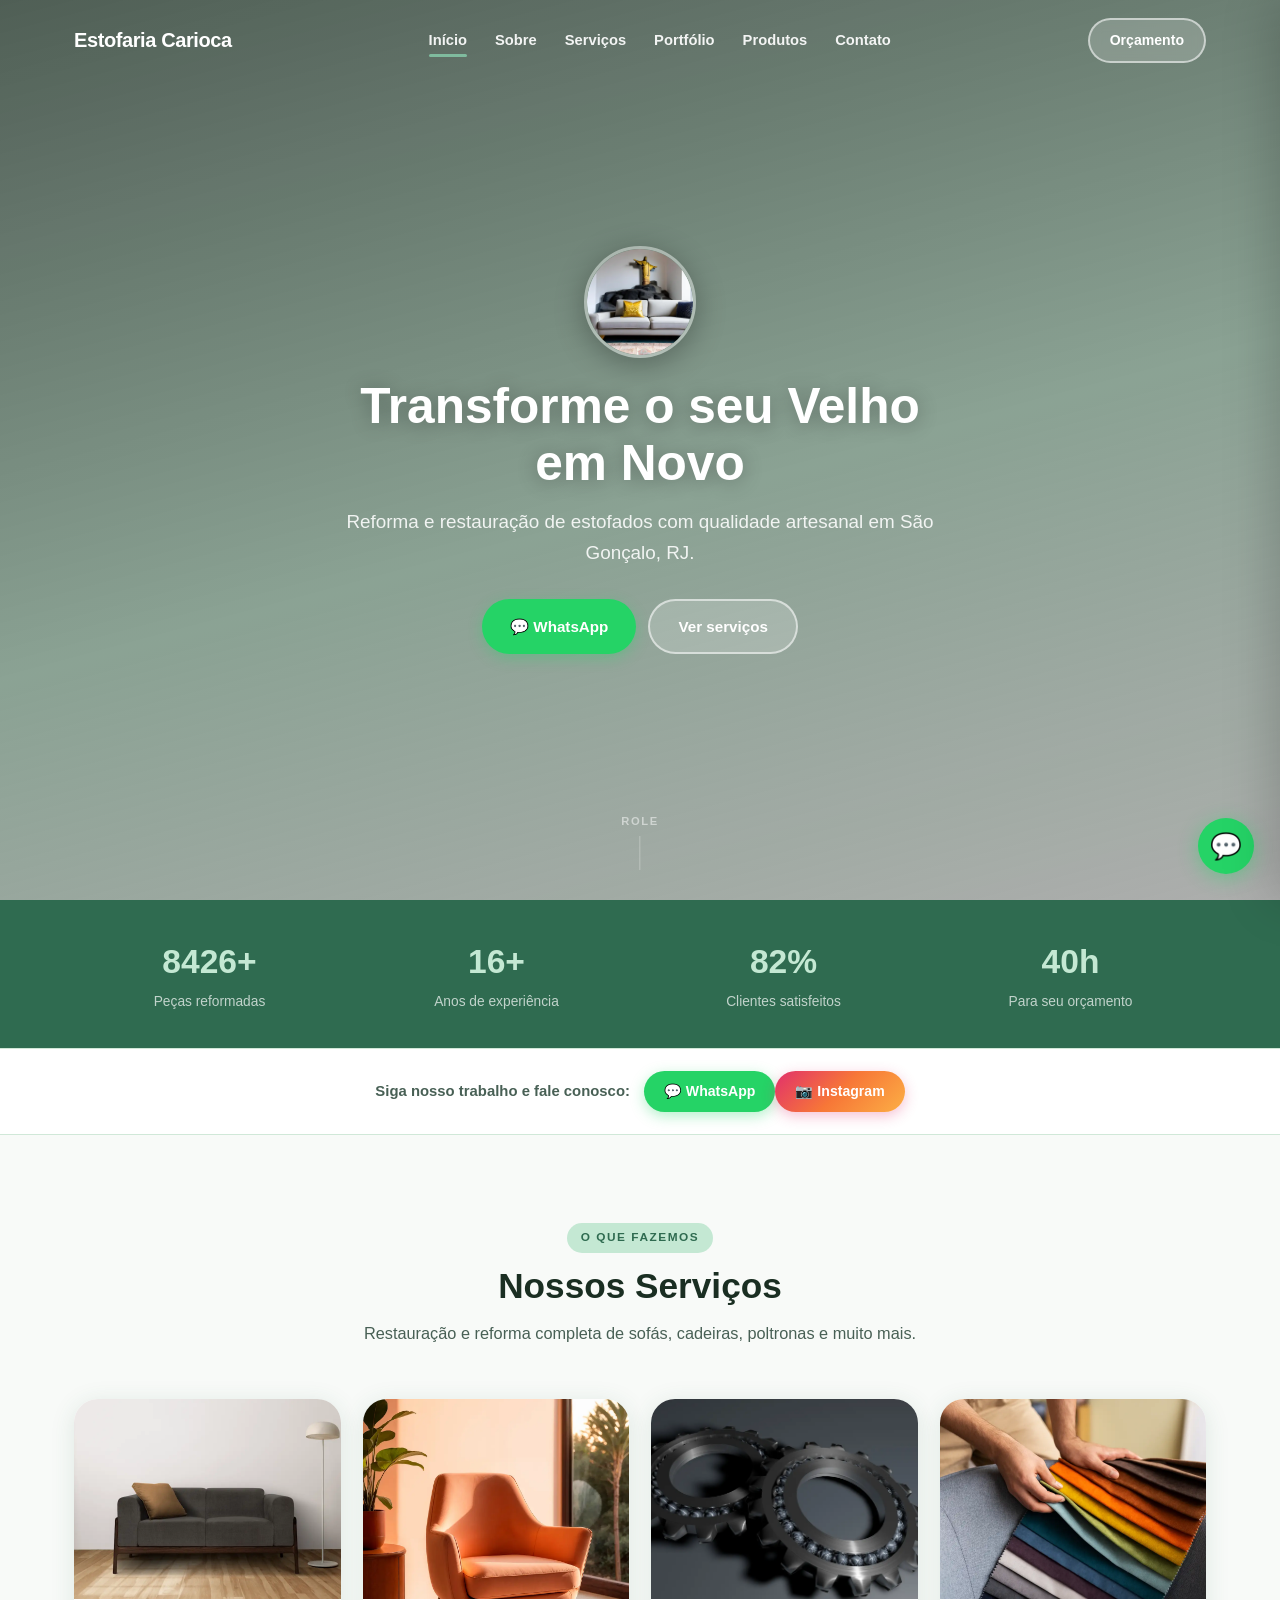
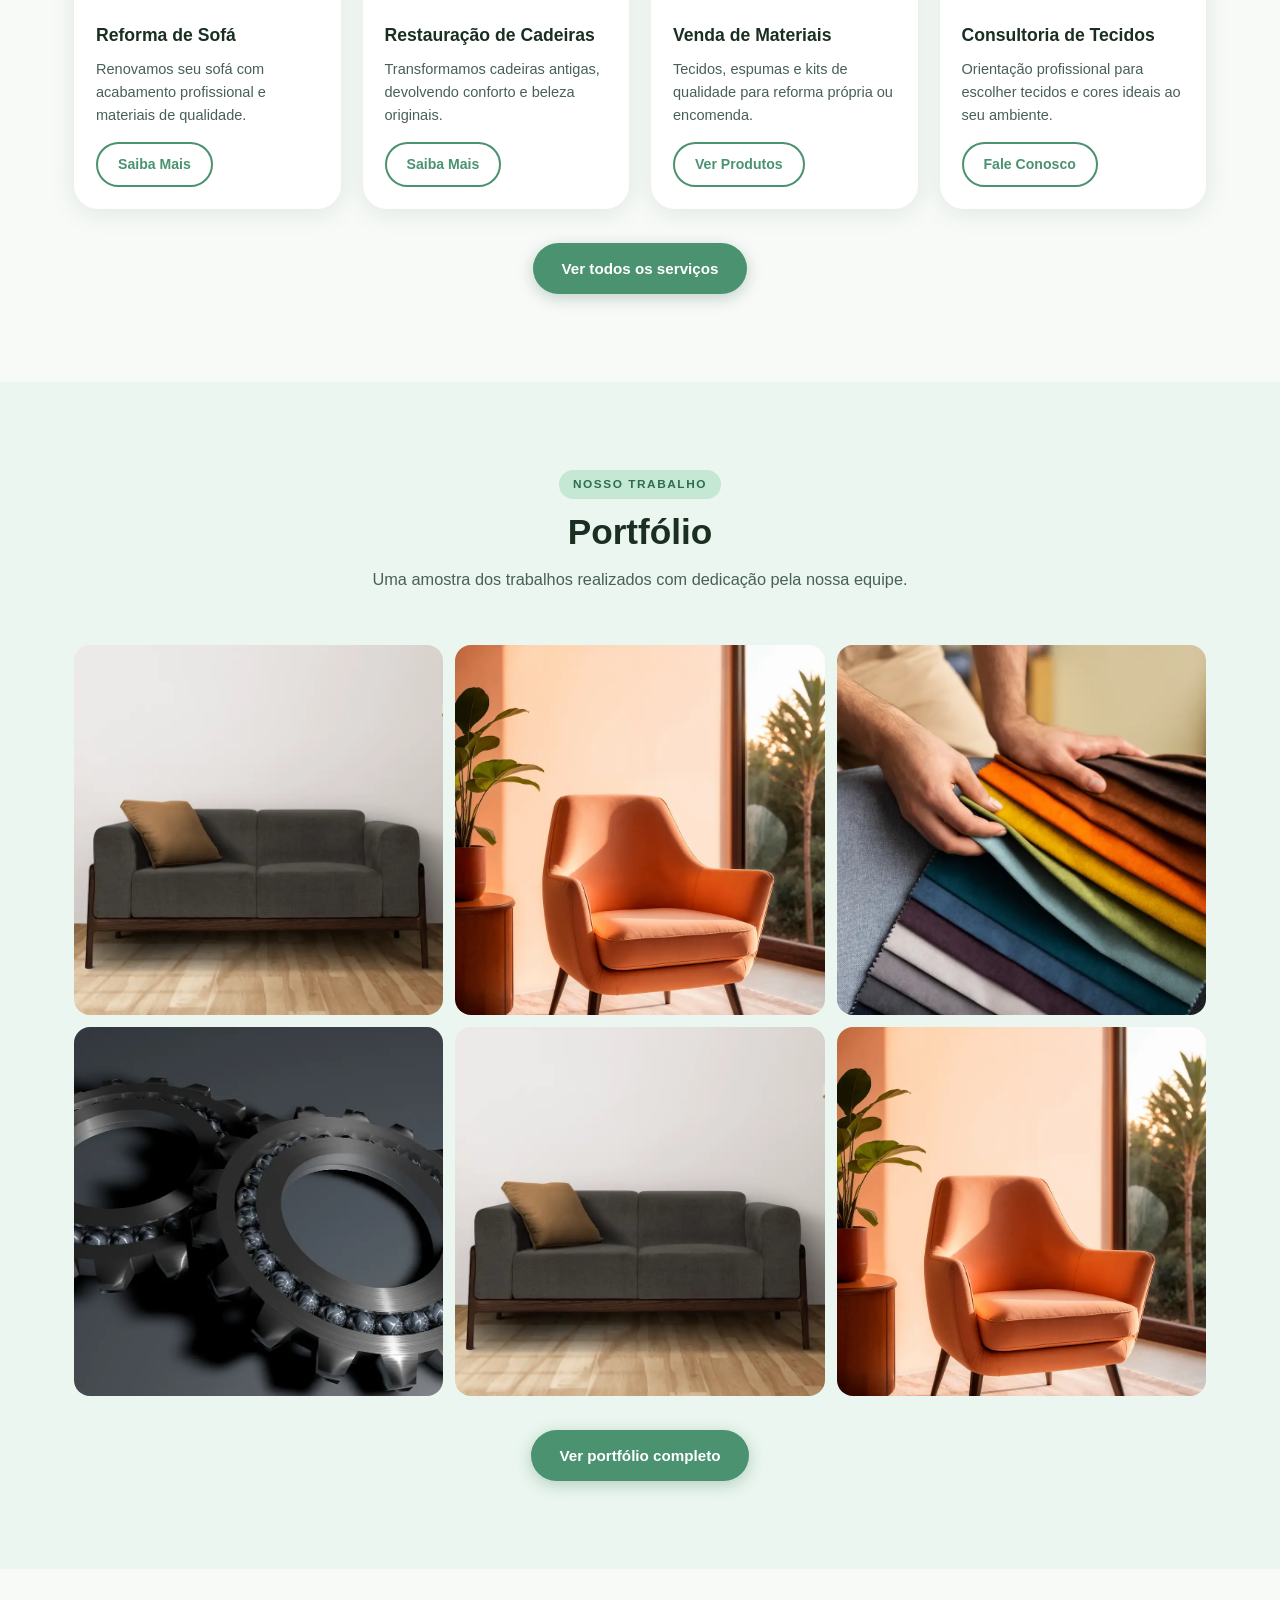
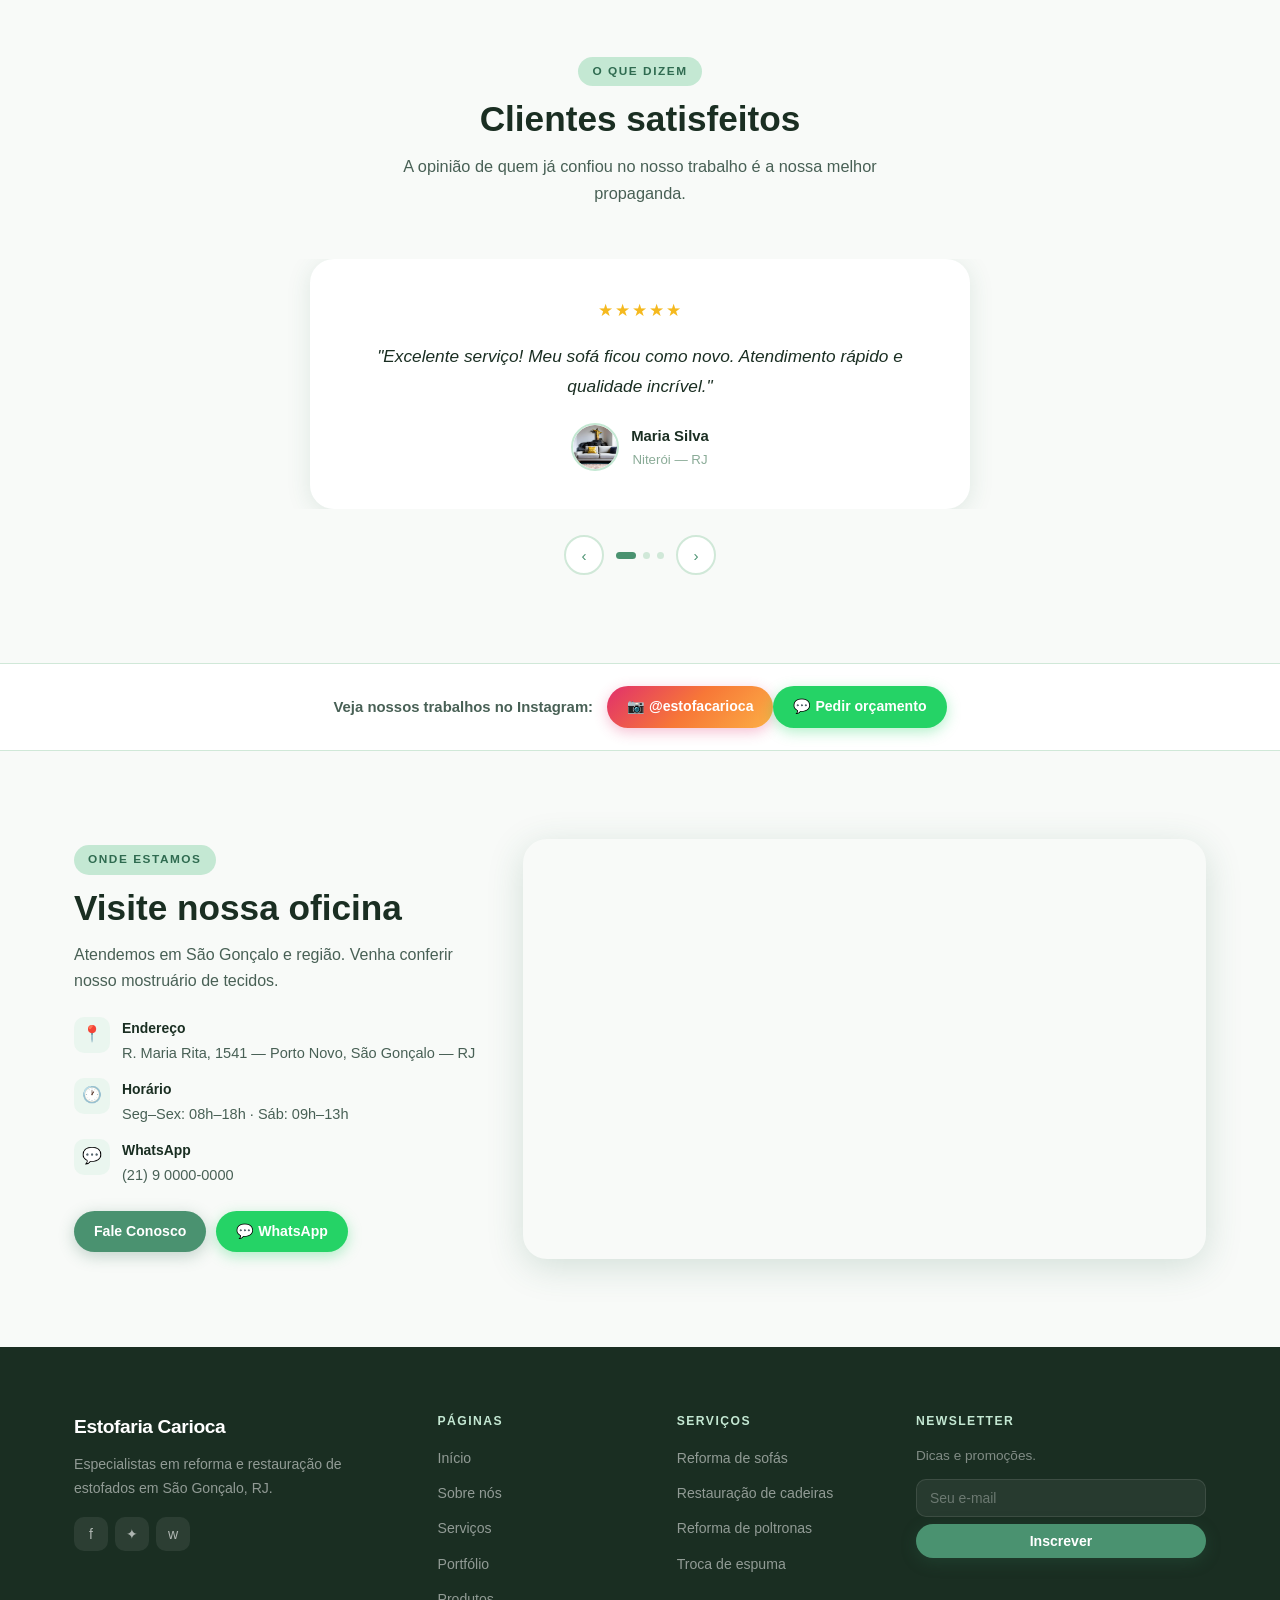
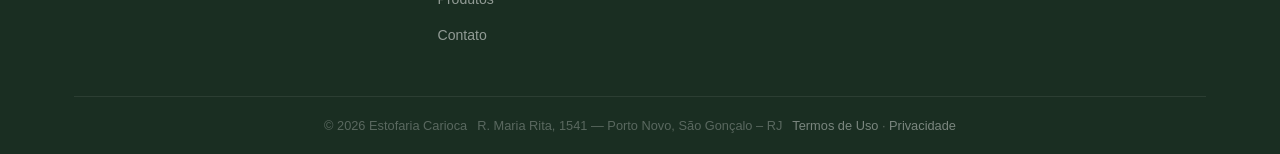
==== commit 58d44368: "Add files via upload" ====
--- a/index.html
+++ b/index.html
@@ -72,11 +72,10 @@
     <div class="container">
       <div class="section-header"><span class="label">O que fazemos</span><h2>Nossos Serviços</h2><p>Restauração e reforma completa de sofás, cadeiras, poltronas e muito mais.</p></div>
       <div class="services-grid">
-        <article class="service-card fade-in"><<img src="image/sofa.webp" alt="Reforma de Sofá" loading="lazy">
-><div class="service-card-body"><h3>Reforma de Sofá</h3><p>Renovamos seu sofá com acabamento profissional e materiais de qualidade.</p><a href="services.html" class="btn btn-outline btn-sm">Saiba Mais</a></div></article>
-        <article class="service-card fade-in"><<img src="image/cadeira.webp"alt="Restauração de Cadeiras" loading="lazy"><div class="service-card-body"><h3>Restauração de Cadeiras</h3><p>Transformamos cadeiras antigas, devolvendo conforto e beleza originais.</p><a href="services.html" class="btn btn-outline btn-sm">Saiba Mais</a></div></article>
-        <article class="service-card fade-in"><<img src="image/pecas.webp"alt="Materiais" loading="lazy"><div class="service-card-body"><h3>Venda de Materiais</h3><p>Tecidos, espumas e kits de qualidade para reforma própria ou encomenda.</p><a href="shop.html" class="btn btn-outline btn-sm">Ver Produtos</a></div></article>
-        <article class="service-card fade-in"><<img src="image/mostruario.webp"alt="Consultoria" loading="lazy"><div class="service-card-body"><h3>Consultoria de Tecidos</h3><p>Orientação profissional para escolher tecidos e cores ideais ao seu ambiente.</p><a href="contact.html" class="btn btn-outline btn-sm">Fale Conosco</a></div></article>
+        <article class="service-card fade-in"><img src="image/sofa.webp" alt="Reforma de Sofá" loading="lazy"><div class="service-card-body"><h3>Reforma de Sofá</h3><p>Renovamos seu sofá com acabamento profissional e materiais de qualidade.</p><a href="services.html" class="btn btn-outline btn-sm">Saiba Mais</a></div></article>
+        <article class="service-card fade-in"><img src="image/cadeira.webp"alt="Restauração de Cadeiras" loading="lazy"><div class="service-card-body"><h3>Restauração de Cadeiras</h3><p>Transformamos cadeiras antigas, devolvendo conforto e beleza originais.</p><a href="services.html" class="btn btn-outline btn-sm">Saiba Mais</a></div></article>
+        <article class="service-card fade-in"><img src="image/pecas.webp"alt="Materiais" loading="lazy"><div class="service-card-body"><h3>Venda de Materiais</h3><p>Tecidos, espumas e kits de qualidade para reforma própria ou encomenda.</p><a href="shop.html" class="btn btn-outline btn-sm">Ver Produtos</a></div></article>
+        <article class="service-card fade-in"><img src="image/mostruario.webp"alt="Consultoria" loading="lazy"><div class="service-card-body"><h3>Consultoria de Tecidos</h3><p>Orientação profissional para escolher tecidos e cores ideais ao seu ambiente.</p><a href="contact.html" class="btn btn-outline btn-sm">Fale Conosco</a></div></article>
       </div>
       <div style="text-align:center;margin-top:34px"><a href="services.html" class="btn btn-primary">Ver todos os serviços</a></div>
     </div>
@@ -85,13 +84,13 @@
     <div class="container">
       <div class="section-header"><span class="label">Nosso trabalho</span><h2>Portfólio</h2><p>Uma amostra dos trabalhos realizados com dedicação pela nossa equipe.</p></div>
       <div class="portfolio-grid">
-        <div class="portfolio-item fade-in"><<img src="image/sofa.webp" alt="Reforma de Sofá" loading="lazy">
+        <div class="portfolio-item fade-in"><img src="image/sofa.webp" alt="Reforma de Sofá" loading="lazy">
         <div class="portfolio-item-overlay">Reforma de Sofá</div><div class="portfolio-zoom">🔍</div></div>
-        <div class="portfolio-item fade-in"><<img src="image/cadeira.webp"alt="Restauração de cadeira" loading="lazy"><div class="portfolio-item-overlay">Restauração de Cadeira</div><div class="portfolio-zoom">🔍</div></div>
-        <div class="portfolio-item fade-in"><<img src="image/mostruario.webp"alt="Mostruário" loading="lazy"><div class="portfolio-item-overlay">Mostruário de Tecidos</div><div class="portfolio-zoom">🔍</div></div>
-        <div class="portfolio-item fade-in"><<img src="image/pecas.webp"alt="Peças reformadas" loading="lazy"><div class="portfolio-item-overlay">Peças Reformadas</div><div class="portfolio-zoom">🔍</div></div>
-        <div class="portfolio-item fade-in"><<img src="image/sofa.webp" alt="Poltrona" loading="lazy"><div class="portfolio-item-overlay">Poltrona Restaurada</div><div class="portfolio-zoom">🔍</div></div>
-        <div class="portfolio-item fade-in"><<img src="image/cadeira.webp"alt="Cadeira de jantar" loading="lazy"><div class="portfolio-item-overlay">Cadeira de Jantar</div><div class="portfolio-zoom">🔍</div></div>
+        <div class="portfolio-item fade-in"><img src="image/cadeira.webp"alt="Restauração de cadeira" loading="lazy"><div class="portfolio-item-overlay">Restauração de Cadeira</div><div class="portfolio-zoom">🔍</div></div>
+        <div class="portfolio-item fade-in"><img src="image/mostruario.webp"alt="Mostruário" loading="lazy"><div class="portfolio-item-overlay">Mostruário de Tecidos</div><div class="portfolio-zoom">🔍</div></div>
+        <div class="portfolio-item fade-in"><img src="image/pecas.webp"alt="Peças reformadas" loading="lazy"><div class="portfolio-item-overlay">Peças Reformadas</div><div class="portfolio-zoom">🔍</div></div>
+        <div class="portfolio-item fade-in"><img src="image/sofa.webp" alt="Poltrona" loading="lazy"><div class="portfolio-item-overlay">Poltrona Restaurada</div><div class="portfolio-zoom">🔍</div></div>
+        <div class="portfolio-item fade-in"><img src="image/cadeira.webp"alt="Cadeira de jantar" loading="lazy"><div class="portfolio-item-overlay">Cadeira de Jantar</div><div class="portfolio-zoom">🔍</div></div>
       </div>
       <div style="text-align:center;margin-top:34px"><a href="portfolio.html" class="btn btn-primary">Ver portfólio completo</a></div>
     </div>
@@ -100,9 +99,9 @@
     <div class="container">
       <div class="section-header"><span class="label">O que dizem</span><h2>Clientes satisfeitos</h2><p>A opinião de quem já confiou no nosso trabalho é a nossa melhor propaganda.</p></div>
       <div class="testimonials-wrapper"><div class="testimonials-track">
-        <div class="testimonial-card"><div class="testimonial-inner"><div class="testimonial-stars">★★★★★</div><p class="testimonial-text">"Excelente serviço! Meu sofá ficou como novo. Atendimento rápido e qualidade incrível."</p><div class="testimonial-author"><<img src="image/estofaria-logo.webp" alt="Maria S."><div><div class="testimonial-author-name">Maria Silva</div><div class="testimonial-author-role">Niterói — RJ</div></div></div></div></div>
-        <div class="testimonial-card"><div class="testimonial-inner"><div class="testimonial-stars">★★★★★</div><p class="testimonial-text">"Profissionais competentes, remodelaram meus móveis com perfeição. Resultado incrível!"</p><div class="testimonial-author"><<img src="image/estofaria-logo.webp" alt="João F."><div><div class="testimonial-author-name">João Ferreira</div><div class="testimonial-author-role">São Gonçalo — RJ</div></div></div></div></div>
-        <div class="testimonial-card"><div class="testimonial-inner"><div class="testimonial-stars">★★★★★</div><p class="testimonial-text">"Serviço impecável e atendimento excelente. Meu ambiente ficou muito mais aconchegante!"</p><div class="testimonial-author"><<img src="image/estofaria-logo.webp" alt="Ana C."><div><div class="testimonial-author-name">Ana Costa</div><div class="testimonial-author-role">São Gonçalo — RJ</div></div></div></div></div>
+        <div class="testimonial-card"><div class="testimonial-inner"><div class="testimonial-stars">★★★★★</div><p class="testimonial-text">"Excelente serviço! Meu sofá ficou como novo. Atendimento rápido e qualidade incrível."</p><div class="testimonial-author"><img src="image/estofaria-logo.webp" alt="Maria S."><div><div class="testimonial-author-name">Maria Silva</div><div class="testimonial-author-role">Niterói — RJ</div></div></div></div></div>
+        <div class="testimonial-card"><div class="testimonial-inner"><div class="testimonial-stars">★★★★★</div><p class="testimonial-text">"Profissionais competentes, remodelaram meus móveis com perfeição. Resultado incrível!"</p><div class="testimonial-author"><img src="image/estofaria-logo.webp" alt="João F."><div><div class="testimonial-author-name">João Ferreira</div><div class="testimonial-author-role">São Gonçalo — RJ</div></div></div></div></div>
+        <div class="testimonial-card"><div class="testimonial-inner"><div class="testimonial-stars">★★★★★</div><p class="testimonial-text">"Serviço impecável e atendimento excelente. Meu ambiente ficou muito mais aconchegante!"</p><div class="testimonial-author"><img src="image/estofaria-logo.webp" alt="Ana C."><div><div class="testimonial-author-name">Ana Costa</div><div class="testimonial-author-role">São Gonçalo — RJ</div></div></div></div></div>
       </div></div>
       <div class="testimonial-nav">
         <button class="testimonial-btn testimonial-prev">‹</button>
